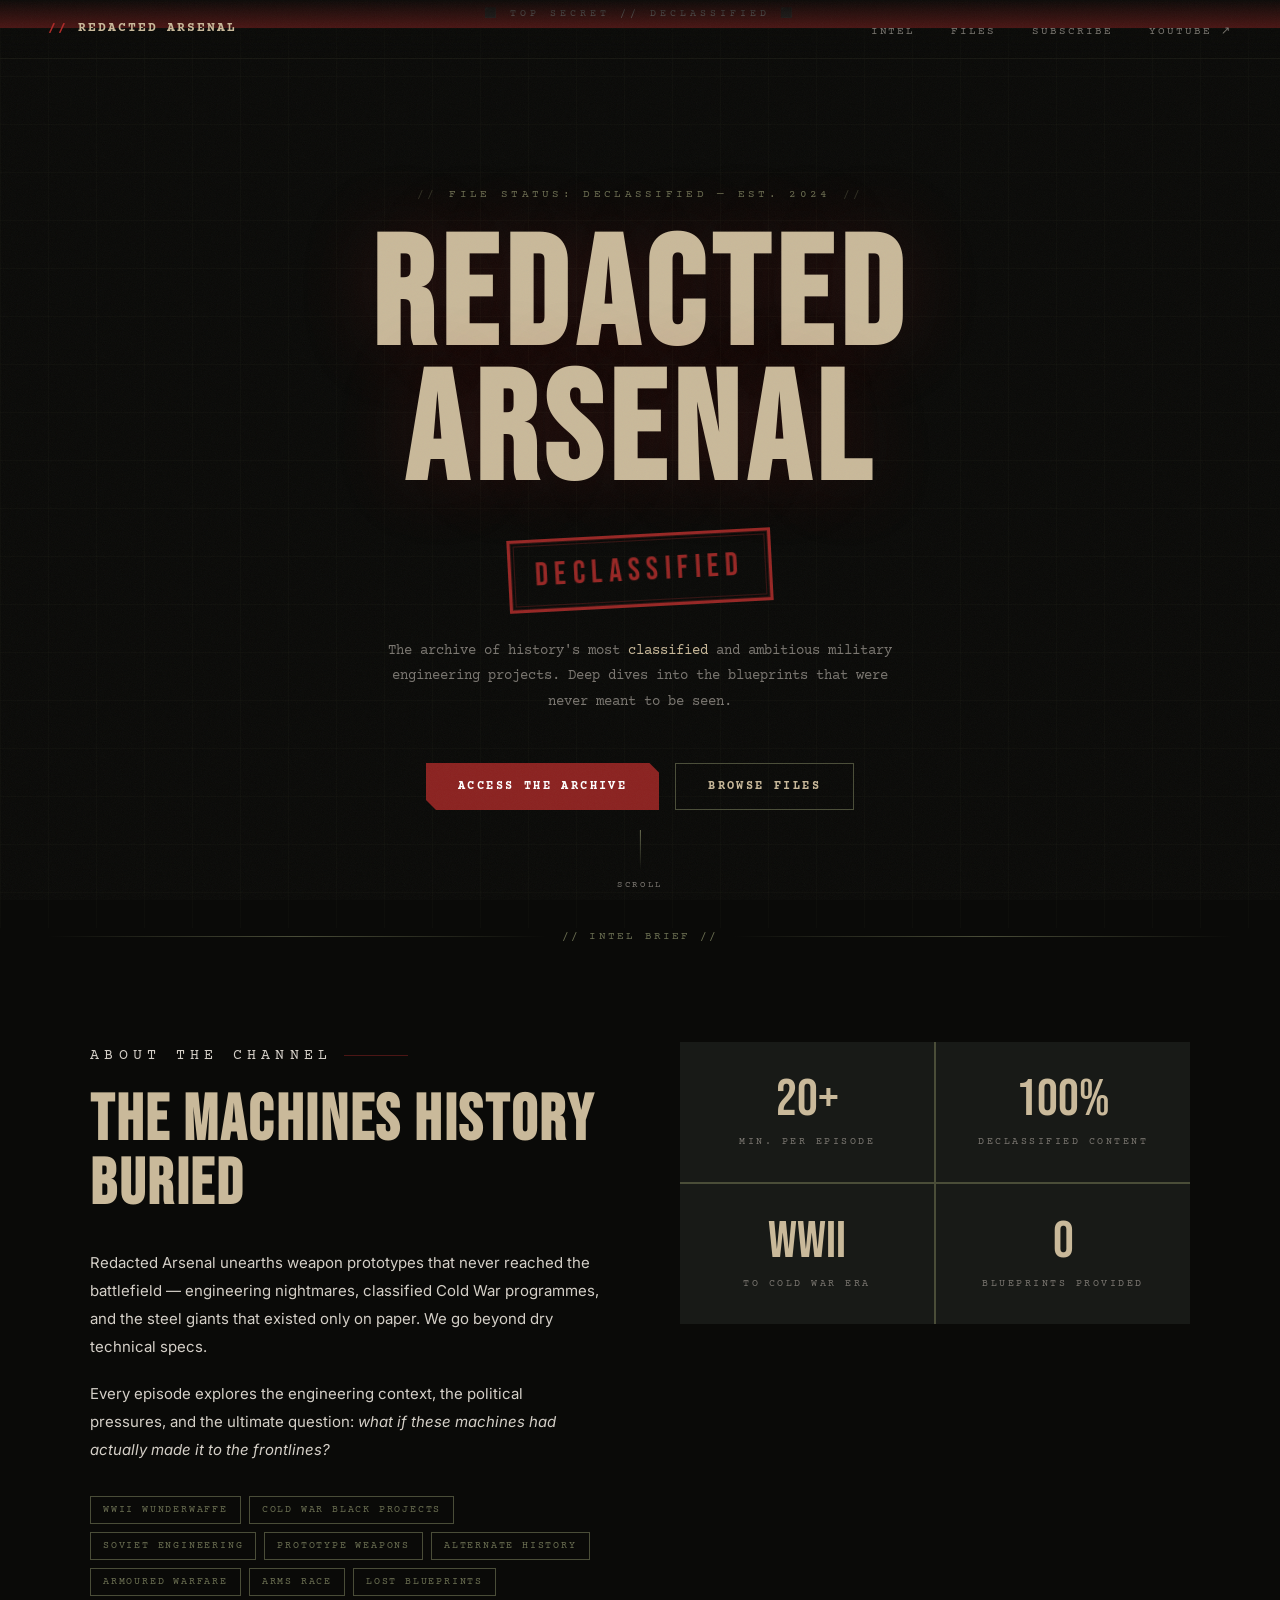
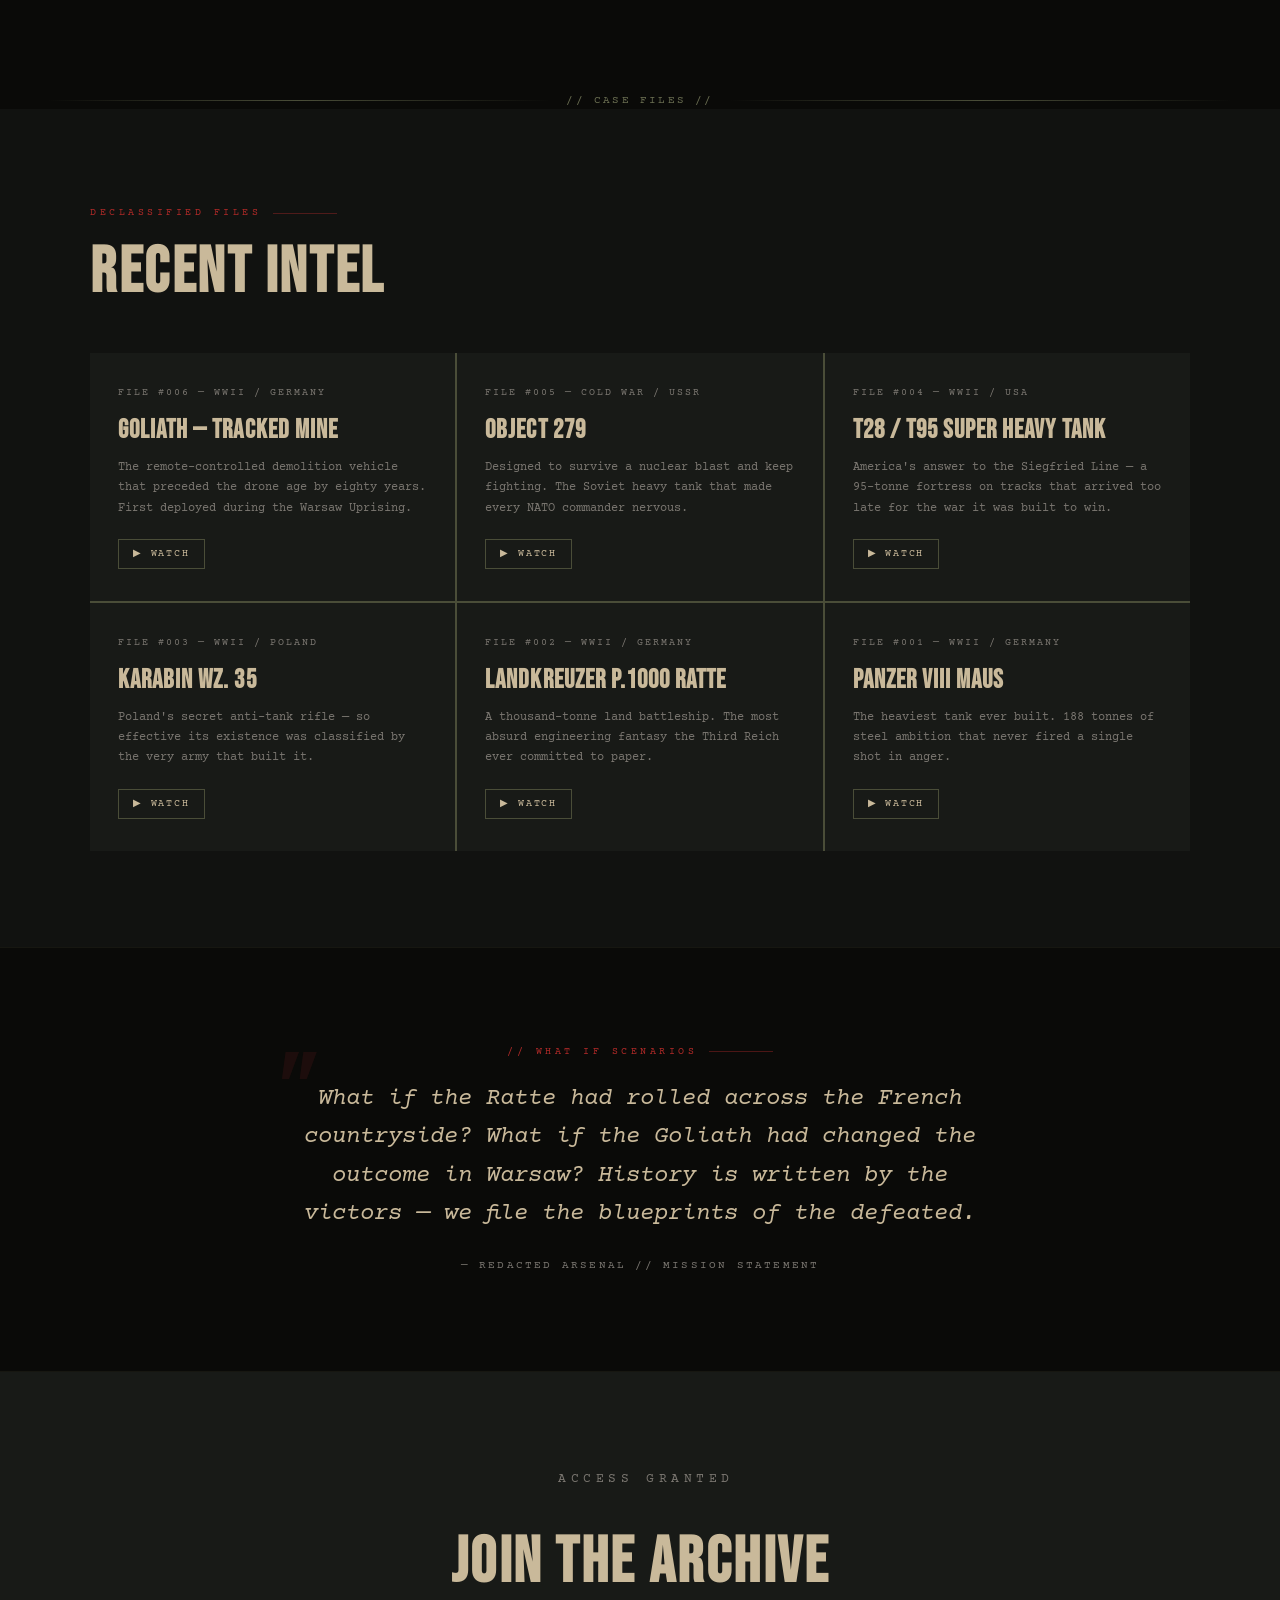
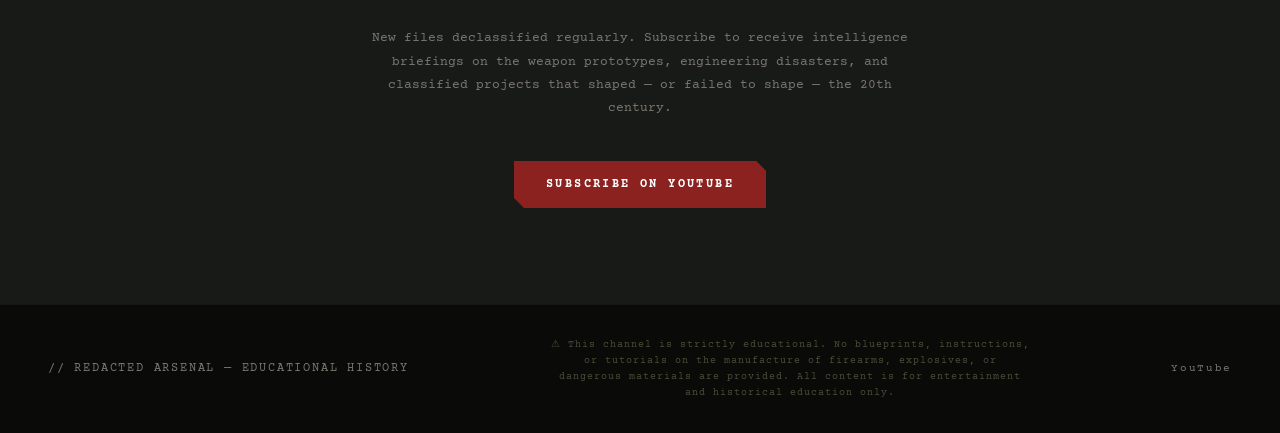
==== index.html @ ab75e2f2 "Add files via upload" ====
<!DOCTYPE html>
<html lang="en">
<head>
  <meta charset="UTF-8" />
  <meta name="viewport" content="width=device-width, initial-scale=1.0"/>
  <title>REDACTED ARSENAL — Declassified Military History</title>
  <link rel="preconnect" href="https://fonts.googleapis.com"/>
  <link rel="preconnect" href="https://fonts.gstatic.com" crossorigin/>
  <link href="https://fonts.googleapis.com/css2?family=Courier+Prime:ital,wght@0,400;0,700;1,400&family=Inter:wght@300;400;500;600&family=Bebas+Neue&display=swap" rel="stylesheet"/>

  <style>
    :root {
      --black: #0a0a08;
      --deep: #111210;
      --surface: #181a17;
      --khaki: #4a4d38;
      --khaki-light: #6b6f52;
      --parchment: #c9b99a;
      --text: #d4cfc7;
      --text-dim: #7a7670;
      --red: #8b2220;
      --red-bright: #b02a28;
      --mono: 'Courier Prime', 'Courier New', monospace;
      --sans: 'Inter', sans-serif;
      --display: 'Bebas Neue', 'Impact', sans-serif;
    }

    *, *::before, *::after { box-sizing: border-box; margin: 0; padding: 0; }
    html { scroll-behavior: smooth; }

    body {
      background: var(--black);
      color: var(--text);
      font-family: var(--sans);
      font-size: 16px;
      line-height: 1.6;
      overflow-x: hidden;
    }

    body::before {
      content: '';
      position: fixed;
      inset: 0;
      pointer-events: none;
      z-index: 999;
      opacity: 0.04;
      background-image: url("data:image/svg+xml,%3Csvg viewBox='0 0 256 256' xmlns='http://www.w3.org/2000/svg'%3E%3Cfilter id='noise'%3E%3CfeTurbulence type='fractalNoise' baseFrequency='0.9' numOctaves='4' stitchTiles='stitch'/%3E%3C/filter%3E%3Crect width='100%25' height='100%25' filter='url(%23noise)'/%3E%3C/svg%3E");
      background-size: 200px 200px;
    }

    /* ─── NAV ─── */
    nav {
      position: fixed; top: 0; left: 0; right: 0; z-index: 100;
      display: flex; align-items: center; justify-content: space-between;
      padding: 16px 48px;
      background: linear-gradient(to bottom, rgba(10,10,8,0.98) 0%, transparent 100%);
      border-bottom: 1px solid rgba(74,77,56,0.2);
    }
    .nav-logo {
      font-family: var(--mono); font-size: 13px; font-weight: 700;
      color: var(--parchment); letter-spacing: 0.15em;
      text-transform: uppercase; text-decoration: none;
    }
    .nav-logo span { color: var(--red-bright); }
    .nav-links { display: flex; gap: 36px; list-style: none; }
    .nav-links a {
      font-family: var(--mono); font-size: 11px; letter-spacing: 0.18em;
      text-transform: uppercase; color: var(--text-dim); text-decoration: none;
      transition: color 0.2s;
    }
    .nav-links a:hover { color: var(--parchment); }

    /* ─── CLASSBAR ─── */
    .classbar {
      background: var(--red); padding: 6px 0; text-align: center;
      font-family: var(--mono); font-size: 10px; letter-spacing: 0.4em;
      color: rgba(255,255,255,0.9); text-transform: uppercase;
    }

    /* ─── HERO ─── */
    .hero {
      position: relative; min-height: 100vh;
      display: flex; flex-direction: column; align-items: center;
      justify-content: center; text-align: center;
      padding: 120px 24px 80px; overflow: hidden;
    }
    .hero::after {
      content: ''; position: absolute; inset: 0;
      background-image:
        linear-gradient(rgba(74,77,56,0.07) 1px, transparent 1px),
        linear-gradient(90deg, rgba(74,77,56,0.07) 1px, transparent 1px);
      background-size: 48px 48px; pointer-events: none;
    }
    .hero-eyebrow {
      font-family: var(--mono); font-size: 11px; letter-spacing: 0.3em;
      color: var(--khaki-light); text-transform: uppercase;
      margin-bottom: 28px; position: relative; z-index: 2;
    }
    .hero-eyebrow::before, .hero-eyebrow::after { content: '//'; margin: 0 12px; opacity: 0.4; }
    .hero-title {
      font-family: var(--display); font-size: clamp(72px, 12vw, 160px);
      line-height: 0.88; color: var(--parchment); letter-spacing: 0.05em;
      position: relative; z-index: 2; text-shadow: 0 0 80px rgba(176,42,40,0.2);
    }
    .stamp {
      position: relative; z-index: 2; display: inline-block; margin: 32px 0;
      border: 3px solid var(--red-bright); padding: 8px 24px;
      font-family: var(--display); font-size: 32px; letter-spacing: 0.2em;
      color: var(--red-bright); transform: rotate(-3deg); opacity: 0;
      animation: stampIn 0.4s cubic-bezier(0.175, 0.885, 0.32, 1.275) 0.8s forwards;
      box-shadow: inset 0 0 0 1px rgba(176,42,40,0.3);
    }
    .stamp::before {
      content: ''; position: absolute; inset: 3px;
      border: 1px solid rgba(176,42,40,0.3);
    }
    @keyframes stampIn {
      from { transform: rotate(-3deg) scale(1.4); opacity: 0; }
      to   { transform: rotate(-3deg) scale(1); opacity: 0.85; }
    }
    .hero-sub {
      font-family: var(--mono); font-size: 14px; color: var(--text-dim);
      max-width: 540px; line-height: 1.8; position: relative; z-index: 2; margin-bottom: 48px;
    }
    .hero-sub em { color: var(--parchment); font-style: normal; }
    .btn-group {
      display: flex; gap: 16px; justify-content: center;
      position: relative; z-index: 2; flex-wrap: wrap;
    }
    .btn-primary {
      display: inline-block; background: var(--red); color: #fff;
      font-family: var(--mono); font-size: 12px; font-weight: 700;
      letter-spacing: 0.2em; text-transform: uppercase; padding: 14px 32px;
      text-decoration: none; transition: background 0.2s, transform 0.15s;
      clip-path: polygon(0 0, calc(100% - 10px) 0, 100% 10px, 100% 100%, 10px 100%, 0 calc(100% - 10px));
    }
    .btn-primary:hover { background: var(--red-bright); transform: translateY(-2px); }
    .btn-outline {
      display: inline-block; background: transparent; color: var(--parchment);
      font-family: var(--mono); font-size: 12px; font-weight: 700;
      letter-spacing: 0.2em; text-transform: uppercase; padding: 13px 32px;
      text-decoration: none; border: 1px solid var(--khaki);
      transition: border-color 0.2s, color 0.2s, transform 0.15s;
    }
    .btn-outline:hover { border-color: var(--parchment); color: #fff; transform: translateY(-2px); }
    .scroll-hint {
      position: absolute; bottom: 36px; left: 50%; transform: translateX(-50%);
      z-index: 2; display: flex; flex-direction: column; align-items: center; gap: 8px;
    }
    .scroll-hint span {
      font-family: var(--mono); font-size: 9px; letter-spacing: 0.3em;
      color: var(--text-dim); text-transform: uppercase;
    }
    .scroll-line {
      width: 1px; height: 40px;
      background: linear-gradient(to bottom, var(--khaki-light), transparent);
      animation: scrollPulse 2s ease-in-out infinite;
    }
    @keyframes scrollPulse {
      0%, 100% { opacity: 0.3; transform: scaleY(1); }
      50% { opacity: 1; transform: scaleY(1.2); }
    }

    /* ─── DIVIDER ─── */
    .divider {
      display: flex; align-items: center; gap: 16px; padding: 0 48px;
    }
    .divider-line {
      flex: 1; height: 1px;
      background: linear-gradient(to right, transparent, var(--khaki), transparent);
    }
    .divider-icon {
      font-family: var(--mono); font-size: 11px; color: var(--khaki-light);
      letter-spacing: 0.2em; white-space: nowrap;
    }

    /* ─── SECTIONS ─── */
    section { padding: 96px 48px; }

    .section-label {
      font-family: var(--mono); font-size: 10px; letter-spacing: 0.35em;
      color: var(--red-bright); text-transform: uppercase; margin-bottom: 20px;
      display: flex; align-items: center; gap: 12px;
    }
    .section-label::after {
      content: ''; flex: 1; max-width: 64px; height: 1px;
      background: var(--red-bright); opacity: 0.4;
    }
    .section-heading {
      font-family: var(--display); font-size: clamp(36px, 5vw, 72px);
      color: var(--parchment); line-height: 1; letter-spacing: 0.04em; margin-bottom: 32px;
    }

    /* ─── ABOUT ─── */
    .about-grid {
      display: grid; grid-template-columns: 1fr 1fr; gap: 80px;
      align-items: start; max-width: 1100px; margin: 0 auto;
    }
    .about-text p { color: var(--text); font-size: 15px; line-height: 1.85; margin-bottom: 20px; }
    .about-stats { display: grid; grid-template-columns: 1fr 1fr; gap: 2px; background: var(--khaki); }
    .stat-box { background: var(--surface); padding: 32px 24px; text-align: center; }
    .stat-num { font-family: var(--display); font-size: 52px; color: var(--parchment); line-height: 1; display: block; }
    .stat-label { font-family: var(--mono); font-size: 10px; letter-spacing: 0.25em; color: var(--text-dim); text-transform: uppercase; margin-top: 8px; display: block; }
    .topics { display: flex; flex-wrap: wrap; gap: 8px; margin-top: 32px; }
    .topic-tag { font-family: var(--mono); font-size: 10px; letter-spacing: 0.18em; color: var(--khaki-light); border: 1px solid var(--khaki); padding: 5px 12px; text-transform: uppercase; }

    /* ─── EPISODES ─── */
    .episodes-section { background: var(--deep); }
    .episodes-header { max-width: 1100px; margin: 0 auto 48px; }

    .episodes-grid {
      max-width: 1100px; margin: 0 auto;
      display: grid; grid-template-columns: repeat(auto-fill, minmax(300px, 1fr));
      gap: 2px; background: var(--khaki);
    }

    /* Loading state */
    .episodes-loading {
      max-width: 1100px; margin: 0 auto;
      font-family: var(--mono); font-size: 12px;
      color: var(--text-dim); letter-spacing: 0.2em; padding: 32px 0;
    }

    .episode-card {
      background: var(--surface); padding: 32px 28px; text-decoration: none;
      display: block; position: relative; overflow: hidden; transition: background 0.2s;
    }
    .episode-card:hover { background: #1e201c; }
    .episode-card::before {
      content: ''; position: absolute; top: 0; left: 0;
      width: 3px; height: 0; background: var(--red-bright); transition: height 0.3s ease;
    }
    .episode-card:hover::before { height: 100%; }

    .ep-num {
      font-family: var(--mono); font-size: 10px; color: var(--text-dim);
      letter-spacing: 0.2em; text-transform: uppercase; margin-bottom: 16px;
    }
    .ep-title {
      font-family: var(--display); font-size: 26px; color: var(--parchment);
      line-height: 1.1; letter-spacing: 0.04em; margin-bottom: 12px;
    }
    .ep-desc { font-family: var(--mono); font-size: 12px; color: var(--text-dim); line-height: 1.7; }

    .ep-actions {
      display: flex; gap: 12px; margin-top: 20px; align-items: center;
    }

    .ep-btn-watch {
      font-family: var(--mono); font-size: 10px; letter-spacing: 0.18em;
      text-transform: uppercase; color: var(--parchment); text-decoration: none;
      border: 1px solid var(--khaki); padding: 6px 14px;
      transition: border-color 0.2s, color 0.2s; white-space: nowrap;
    }
    .ep-btn-watch:hover { border-color: var(--parchment); color: #fff; }

    .ep-btn-pdf {
      font-family: var(--mono); font-size: 10px; letter-spacing: 0.18em;
      text-transform: uppercase; color: #fff; text-decoration: none;
      background: var(--red); padding: 6px 14px;
      transition: background 0.2s; white-space: nowrap;
      clip-path: polygon(0 0, calc(100% - 6px) 0, 100% 6px, 100% 100%, 6px 100%, 0 calc(100% - 6px));
    }
    .ep-btn-pdf:hover { background: var(--red-bright); }

    /* ─── WHAT IF ─── */
    .whatif-section {
      background: var(--black); text-align: center;
      border-top: 1px solid rgba(74,77,56,0.2);
      border-bottom: 1px solid rgba(74,77,56,0.2);
    }
    .whatif-inner { max-width: 720px; margin: 0 auto; }
    .whatif-quote {
      font-family: var(--mono); font-size: clamp(18px, 2.5vw, 24px);
      color: var(--parchment); line-height: 1.6; font-style: italic;
      margin-bottom: 24px; position: relative;
    }
    .whatif-quote::before {
      content: '"'; font-family: var(--display); font-size: 120px;
      color: rgba(176,42,40,0.12); position: absolute; top: -40px; left: -20px;
      line-height: 1; z-index: 0;
    }
    .whatif-quote span { position: relative; z-index: 1; }
    .whatif-attr { font-family: var(--mono); font-size: 11px; color: var(--text-dim); letter-spacing: 0.2em; }

    /* ─── SUBSCRIBE ─── */
    .subscribe-section { background: var(--surface); text-align: center; }
    .subscribe-inner { max-width: 560px; margin: 0 auto; }
    .subscribe-section .section-label { justify-content: center; }
    .subscribe-section .section-label::after { display: none; }
    .subscribe-section .section-label::before {
      content: ''; max-width: 64px; height: 1px;
      background: var(--red-bright); opacity: 0.4;
    }
    .subscribe-section p {
      font-family: var(--mono); font-size: 13px;
      color: var(--text-dim); line-height: 1.8; margin-bottom: 40px;
    }

    /* ─── FOOTER ─── */
    footer {
      padding: 32px 48px; border-top: 1px solid rgba(74,77,56,0.2);
      display: flex; align-items: center; justify-content: space-between;
      flex-wrap: wrap; gap: 16px;
    }
    .footer-logo { font-family: var(--mono); font-size: 12px; color: var(--text-dim); letter-spacing: 0.15em; }
    .footer-disclaimer { font-family: var(--mono); font-size: 10px; color: var(--khaki); letter-spacing: 0.1em; max-width: 480px; text-align: center; }
    .footer-links { display: flex; gap: 24px; }
    .footer-links a { font-family: var(--mono); font-size: 11px; color: var(--text-dim); text-decoration: none; letter-spacing: 0.15em; transition: color 0.2s; }
    .footer-links a:hover { color: var(--parchment); }

    /* ─── RESPONSIVE ─── */
    @media (max-width: 768px) {
      nav { padding: 14px 20px; }
      .nav-links { display: none; }
      section { padding: 64px 20px; }
      .about-grid { grid-template-columns: 1fr; gap: 40px; }
      footer { flex-direction: column; text-align: center; }
      .footer-disclaimer { text-align: center; }
      .divider { padding: 0 20px; }
    }
    @media (prefers-reduced-motion: reduce) {
      .stamp { animation: none; opacity: 0.85; }
      .scroll-line { animation: none; }
    }
  </style>
</head>
<body>

  <div class="classbar">⬛ TOP SECRET // DECLASSIFIED ⬛</div>

  <nav>
    <a href="#" class="nav-logo"><span>//</span> Redacted Arsenal</a>
    <ul class="nav-links">
      <li><a href="#about">Intel</a></li>
      <li><a href="#episodes">Files</a></li>
      <li><a href="#subscribe">Subscribe</a></li>
      <li><a href="https://www.youtube.com/@RedactedArsenal" target="_blank">YouTube ↗</a></li>
    </ul>
  </nav>

  <section class="hero">
    <p class="hero-eyebrow">File status: Declassified — Est. 2024</p>
    <h1 class="hero-title">REDACTED<br>ARSENAL</h1>
    <div class="stamp">DECLASSIFIED</div>
    <p class="hero-sub">
      The archive of history's most <em>classified</em> and ambitious military engineering projects.
      Deep dives into the blueprints that were never meant to be seen.
    </p>
    <div class="btn-group">
      <a href="https://www.youtube.com/@RedactedArsenal" target="_blank" class="btn-primary">Access the Archive</a>
      <a href="#episodes" class="btn-outline">Browse Files</a>
    </div>
    <div class="scroll-hint">
      <div class="scroll-line"></div>
      <span>Scroll</span>
    </div>
  </section>

  <div class="divider">
    <div class="divider-line"></div>
    <span class="divider-icon">// INTEL BRIEF //</span>
    <div class="divider-line"></div>
  </div>

  <section id="about">
    <div class="about-grid">
      <div class="about-text">
        <p class="section-label">About the Channel</p>
        <h2 class="section-heading">THE MACHINES HISTORY BURIED</h2>
        <p>Redacted Arsenal unearths weapon prototypes that never reached the battlefield — engineering nightmares, classified Cold War programmes, and the steel giants that existed only on paper. We go beyond dry technical specs.</p>
        <p>Every episode explores the engineering context, the political pressures, and the ultimate question: <em>what if these machines had actually made it to the frontlines?</em></p>
        <div class="topics">
          <span class="topic-tag">WWII Wunderwaffe</span>
          <span class="topic-tag">Cold War Black Projects</span>
          <span class="topic-tag">Soviet Engineering</span>
          <span class="topic-tag">Prototype Weapons</span>
          <span class="topic-tag">Alternate History</span>
          <span class="topic-tag">Armoured Warfare</span>
          <span class="topic-tag">Arms Race</span>
          <span class="topic-tag">Lost Blueprints</span>
        </div>
      </div>
      <div>
        <div class="about-stats">
          <div class="stat-box"><span class="stat-num">20+</span><span class="stat-label">Min. per episode</span></div>
          <div class="stat-box"><span class="stat-num">100%</span><span class="stat-label">Declassified content</span></div>
          <div class="stat-box"><span class="stat-num">WWII</span><span class="stat-label">to Cold War era</span></div>
          <div class="stat-box"><span class="stat-num">0</span><span class="stat-label">Blueprints provided</span></div>
        </div>
      </div>
    </div>
  </section>

  <div class="divider">
    <div class="divider-line"></div>
    <span class="divider-icon">// CASE FILES //</span>
    <div class="divider-line"></div>
  </div>

  <section class="episodes-section" id="episodes">
    <div class="episodes-header">
      <p class="section-label">Declassified Files</p>
      <h2 class="section-heading">RECENT INTEL</h2>
    </div>
    <div class="episodes-grid" id="episodes-grid">
      <p class="episodes-loading">// Loading files...</p>
    </div>
  </section>

  <section class="whatif-section">
    <div class="whatif-inner">
      <p class="section-label" style="justify-content:center;">// What If Scenarios</p>
      <blockquote class="whatif-quote">
        <span>What if the Ratte had rolled across the French countryside?
        What if the Goliath had changed the outcome in Warsaw?
        History is written by the victors — we file the blueprints of the defeated.</span>
      </blockquote>
      <p class="whatif-attr">— REDACTED ARSENAL // MISSION STATEMENT</p>
    </div>
  </section>

  <section class="subscribe-section" id="subscribe">
    <div class="subscribe-inner">
      <p class="section-label">Access Granted</p>
      <h2 class="section-heading">JOIN THE ARCHIVE</h2>
      <p>New files declassified regularly. Subscribe to receive intelligence briefings on the weapon prototypes, engineering disasters, and classified projects that shaped — or failed to shape — the 20th century.</p>
      <div class="btn-group">
        <a href="https://www.youtube.com/@RedactedArsenal?sub_confirmation=1" target="_blank" class="btn-primary">Subscribe on YouTube</a>
      </div>
    </div>
  </section>

  <footer>
    <div class="footer-logo">// REDACTED ARSENAL — EDUCATIONAL HISTORY</div>
    <p class="footer-disclaimer">⚠ This channel is strictly educational. No blueprints, instructions, or tutorials on the manufacture of firearms, explosives, or dangerous materials are provided. All content is for entertainment and historical education only.</p>
    <div class="footer-links">
      <a href="https://www.youtube.com/@RedactedArsenal" target="_blank">YouTube</a>
    </div>
  </footer>

  <script>
    // Load episodes from data.json and render cards
    async function loadEpisodes() {
      const grid = document.getElementById('episodes-grid');

      try {
        const res = await fetch('data.json');
        if (!res.ok) throw new Error('Could not load data.json');
        const data = await res.json();

        if (!data.episodes || data.episodes.length === 0) {
          grid.innerHTML = '<p class="episodes-loading">// No files declassified yet.</p>';
          return;
        }

        grid.innerHTML = '';
        // Show newest first (reverse order)
        const episodes = [...data.episodes].reverse();

        episodes.forEach(ep => {
          const card = document.createElement('div');
          card.className = 'episode-card';

          const hasPdf = ep.pdf && ep.pdf.trim() !== '';
          const hasYoutube = ep.youtube && ep.youtube.trim() !== '';

          card.innerHTML = `
            <p class="ep-num">${ep.num} — ${ep.era}</p>
            <h3 class="ep-title">${ep.title}</h3>
            <p class="ep-desc">${ep.desc}</p>
            <div class="ep-actions">
              ${hasYoutube ? `<a class="ep-btn-watch" href="${ep.youtube}" target="_blank">▶ Watch</a>` : ''}
              ${hasPdf ? `<a class="ep-btn-pdf" href="${ep.pdf}" target="_blank" download>⬇ Dossier PDF</a>` : ''}
            </div>
          `;

          grid.appendChild(card);
        });

      } catch (err) {
        grid.innerHTML = '<p class="episodes-loading">// Error loading files. Check data.json.</p>';
        console.error(err);
      }
    }

    loadEpisodes();
  </script>

</body>
</html>
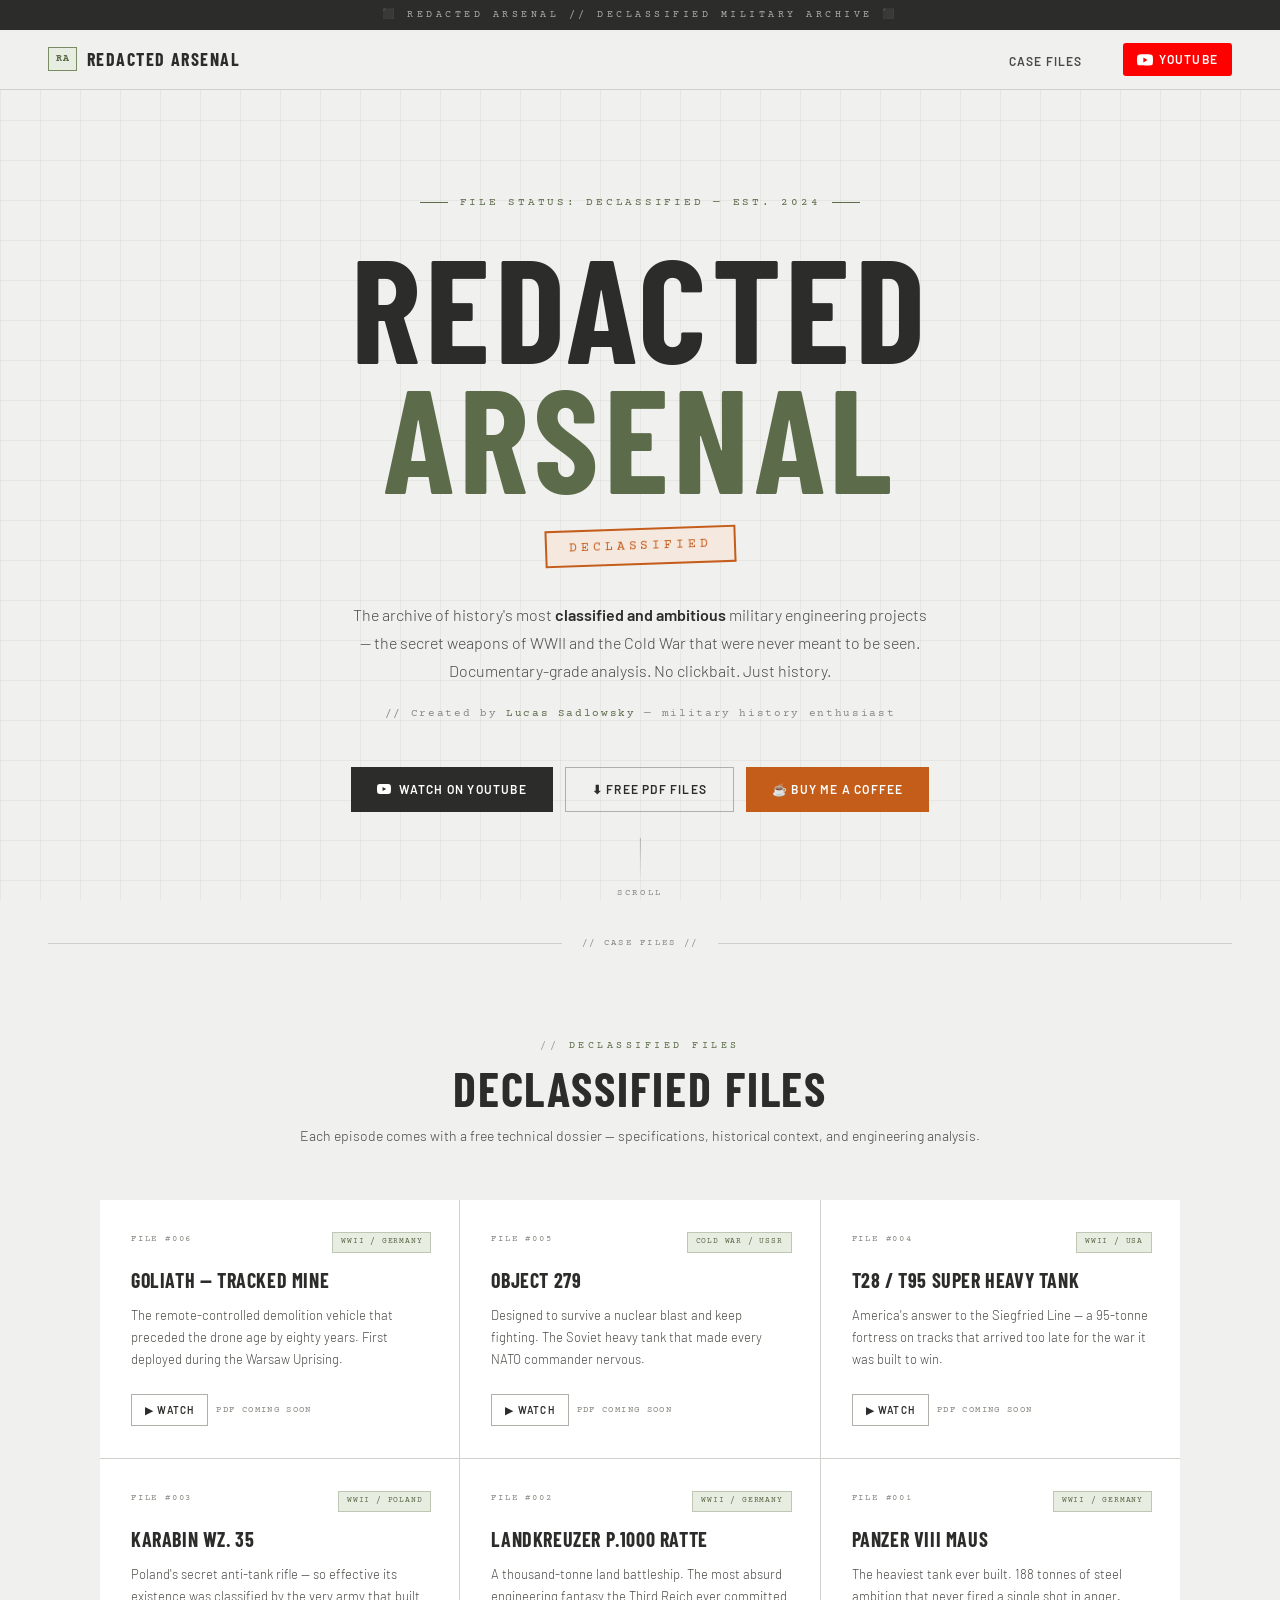
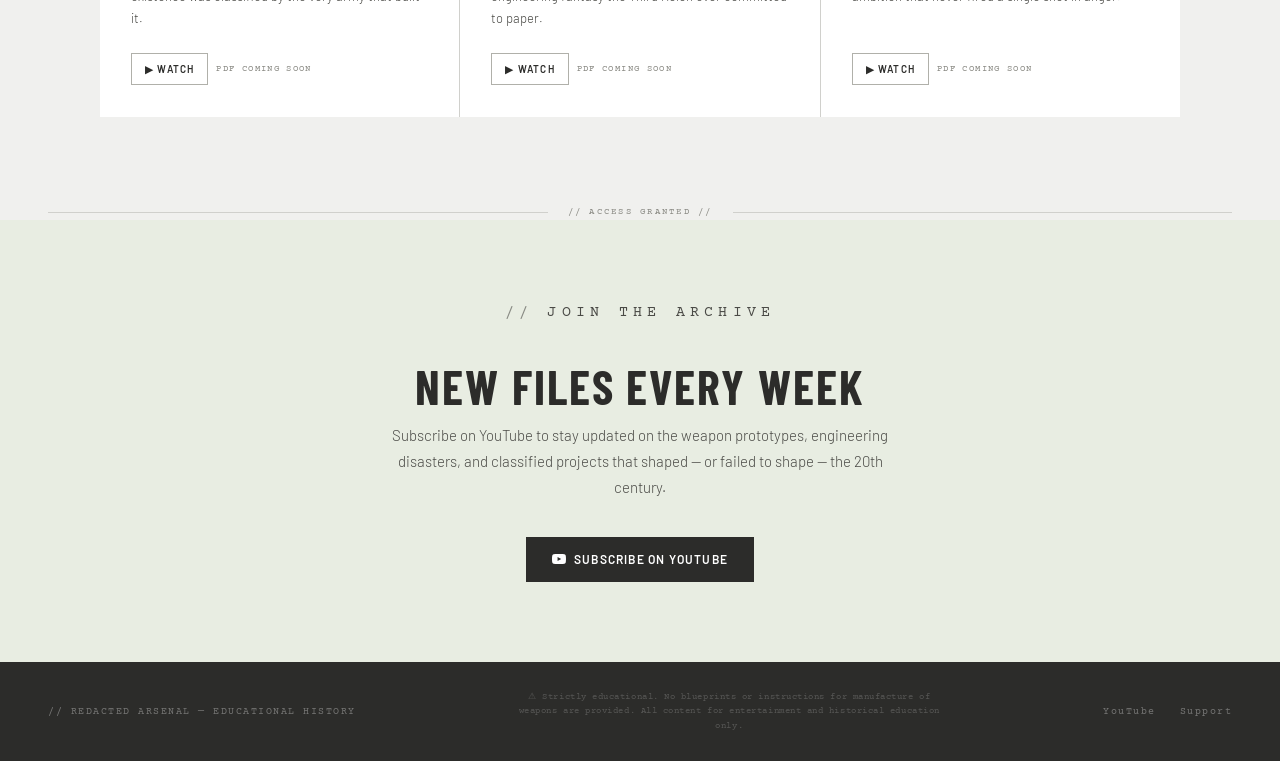
==== commit 47ac6f6a: "Update index.html" ====
--- a/index.html
+++ b/index.html
@@ -1,35 +1,38 @@
 <!DOCTYPE html>
 <html lang="en">
 <head>
-  <meta charset="UTF-8" />
+  <meta charset="UTF-8"/>
   <meta name="viewport" content="width=device-width, initial-scale=1.0"/>
   <title>REDACTED ARSENAL — Declassified Military History</title>
   <link rel="preconnect" href="https://fonts.googleapis.com"/>
   <link rel="preconnect" href="https://fonts.gstatic.com" crossorigin/>
-  <link href="https://fonts.googleapis.com/css2?family=Courier+Prime:ital,wght@0,400;0,700;1,400&family=Inter:wght@300;400;500;600&family=Bebas+Neue&display=swap" rel="stylesheet"/>
-
+  <link href="https://fonts.googleapis.com/css2?family=Barlow:wght@300;400;500;600;700&family=Barlow+Condensed:wght@400;600;700&family=Courier+Prime:wght@400;700&display=swap" rel="stylesheet"/>
   <style>
     :root {
-      --black: #0a0a08;
-      --deep: #111210;
-      --surface: #181a17;
-      --khaki: #4a4d38;
-      --khaki-light: #6b6f52;
-      --parchment: #c9b99a;
-      --text: #d4cfc7;
-      --text-dim: #7a7670;
-      --red: #8b2220;
-      --red-bright: #b02a28;
-      --mono: 'Courier Prime', 'Courier New', monospace;
-      --sans: 'Inter', sans-serif;
-      --display: 'Bebas Neue', 'Impact', sans-serif;
+      --bg:          #f0f0ee;
+      --bg-alt:      #e8ede2;
+      --bg-card:     #ffffff;
+      --border:      #d0d0cc;
+      --border-dark: #b0b0aa;
+      --text:        #1a1a18;
+      --text-mid:    #4a4a46;
+      --text-dim:    #8a8a84;
+      --khaki:       #5c6b4a;
+      --khaki-light: #7a8c64;
+      --khaki-pale:  #e8ede2;
+      --orange:      #c45c1a;
+      --orange-pale: #f5e8de;
+      --graphite:    #2c2c2a;
+      --mono: 'Courier Prime', monospace;
+      --sans: 'Barlow', sans-serif;
+      --display: 'Barlow Condensed', sans-serif;
     }
 
     *, *::before, *::after { box-sizing: border-box; margin: 0; padding: 0; }
     html { scroll-behavior: smooth; }
 
     body {
-      background: var(--black);
+      background: var(--bg);
       color: var(--text);
       font-family: var(--sans);
       font-size: 16px;
@@ -42,314 +45,603 @@
       position: fixed;
       inset: 0;
       pointer-events: none;
-      z-index: 999;
-      opacity: 0.04;
-      background-image: url("data:image/svg+xml,%3Csvg viewBox='0 0 256 256' xmlns='http://www.w3.org/2000/svg'%3E%3Cfilter id='noise'%3E%3CfeTurbulence type='fractalNoise' baseFrequency='0.9' numOctaves='4' stitchTiles='stitch'/%3E%3C/filter%3E%3Crect width='100%25' height='100%25' filter='url(%23noise)'/%3E%3C/svg%3E");
-      background-size: 200px 200px;
-    }
-
-    /* ─── NAV ─── */
+      z-index: 0;
+      background-image:
+        linear-gradient(rgba(92,107,74,0.07) 1px, transparent 1px),
+        linear-gradient(90deg, rgba(92,107,74,0.07) 1px, transparent 1px);
+      background-size: 40px 40px;
+    }
+
+    /* ── TOP BAR ── */
+    .topbar {
+      background: var(--graphite);
+      padding: 7px 0;
+      text-align: center;
+      font-family: var(--mono);
+      font-size: 10px;
+      letter-spacing: 0.35em;
+      color: rgba(255,255,255,0.6);
+      text-transform: uppercase;
+      position: relative;
+      z-index: 10;
+    }
+
+    /* ── NAV ── */
     nav {
-      position: fixed; top: 0; left: 0; right: 0; z-index: 100;
-      display: flex; align-items: center; justify-content: space-between;
-      padding: 16px 48px;
-      background: linear-gradient(to bottom, rgba(10,10,8,0.98) 0%, transparent 100%);
-      border-bottom: 1px solid rgba(74,77,56,0.2);
-    }
+      position: sticky;
+      top: 0;
+      z-index: 100;
+      background: rgba(240,240,238,0.97);
+      backdrop-filter: blur(8px);
+      border-bottom: 1px solid var(--border);
+      display: flex;
+      align-items: center;
+      justify-content: space-between;
+      padding: 0 48px;
+      height: 60px;
+    }
+
     .nav-logo {
-      font-family: var(--mono); font-size: 13px; font-weight: 700;
-      color: var(--parchment); letter-spacing: 0.15em;
-      text-transform: uppercase; text-decoration: none;
-    }
-    .nav-logo span { color: var(--red-bright); }
-    .nav-links { display: flex; gap: 36px; list-style: none; }
+      font-family: var(--display);
+      font-size: 18px;
+      font-weight: 700;
+      color: var(--graphite);
+      letter-spacing: 0.08em;
+      text-decoration: none;
+      text-transform: uppercase;
+      display: flex;
+      align-items: center;
+      gap: 10px;
+    }
+
+    .nav-logo-mark {
+      font-family: var(--mono);
+      font-size: 10px;
+      color: var(--khaki);
+      background: var(--khaki-pale);
+      border: 1px solid var(--khaki-light);
+      padding: 3px 7px;
+      letter-spacing: 0.05em;
+    }
+
+    .nav-links {
+      display: flex;
+      align-items: center;
+      gap: 40px;
+      list-style: none;
+    }
+
     .nav-links a {
-      font-family: var(--mono); font-size: 11px; letter-spacing: 0.18em;
-      text-transform: uppercase; color: var(--text-dim); text-decoration: none;
+      font-family: var(--sans);
+      font-size: 12px;
+      font-weight: 600;
+      letter-spacing: 0.1em;
+      color: var(--text-mid);
+      text-decoration: none;
+      text-transform: uppercase;
       transition: color 0.2s;
     }
-    .nav-links a:hover { color: var(--parchment); }
-
-    /* ─── CLASSBAR ─── */
-    .classbar {
-      background: var(--red); padding: 6px 0; text-align: center;
-      font-family: var(--mono); font-size: 10px; letter-spacing: 0.4em;
-      color: rgba(255,255,255,0.9); text-transform: uppercase;
-    }
-
-    /* ─── HERO ─── */
+
+    .nav-links a:hover { color: var(--graphite); }
+
+    .nav-yt {
+      display: flex;
+      align-items: center;
+      gap: 6px;
+      background: #FF0000;
+      color: #fff !important;
+      padding: 7px 14px;
+      border-radius: 3px;
+      font-size: 12px !important;
+      transition: background 0.2s !important;
+    }
+
+    .nav-yt:hover { background: #cc0000 !important; color: #fff !important; }
+
+    .nav-yt svg { width: 16px; height: 16px; flex-shrink: 0; }
+
+    /* ── HERO ── */
     .hero {
-      position: relative; min-height: 100vh;
-      display: flex; flex-direction: column; align-items: center;
-      justify-content: center; text-align: center;
-      padding: 120px 24px 80px; overflow: hidden;
-    }
-    .hero::after {
-      content: ''; position: absolute; inset: 0;
-      background-image:
-        linear-gradient(rgba(74,77,56,0.07) 1px, transparent 1px),
-        linear-gradient(90deg, rgba(74,77,56,0.07) 1px, transparent 1px);
-      background-size: 48px 48px; pointer-events: none;
-    }
-    .hero-eyebrow {
-      font-family: var(--mono); font-size: 11px; letter-spacing: 0.3em;
-      color: var(--khaki-light); text-transform: uppercase;
-      margin-bottom: 28px; position: relative; z-index: 2;
-    }
-    .hero-eyebrow::before, .hero-eyebrow::after { content: '//'; margin: 0 12px; opacity: 0.4; }
+      position: relative;
+      min-height: 94vh;
+      display: flex;
+      flex-direction: column;
+      align-items: center;
+      justify-content: center;
+      text-align: center;
+      padding: 80px 24px 100px;
+      overflow: hidden;
+      z-index: 1;
+    }
+
+    .hero-tag {
+      font-family: var(--mono);
+      font-size: 11px;
+      letter-spacing: 0.25em;
+      color: var(--khaki);
+      text-transform: uppercase;
+      margin-bottom: 28px;
+      display: flex;
+      align-items: center;
+      gap: 12px;
+    }
+
+    .hero-tag::before,
+    .hero-tag::after {
+      content: '';
+      width: 28px;
+      height: 1px;
+      background: var(--khaki);
+    }
+
     .hero-title {
-      font-family: var(--display); font-size: clamp(72px, 12vw, 160px);
-      line-height: 0.88; color: var(--parchment); letter-spacing: 0.05em;
-      position: relative; z-index: 2; text-shadow: 0 0 80px rgba(176,42,40,0.2);
-    }
+      font-family: var(--display);
+      font-size: clamp(64px, 12vw, 148px);
+      font-weight: 700;
+      line-height: 0.88;
+      color: var(--graphite);
+      letter-spacing: 0.03em;
+      text-transform: uppercase;
+      margin-bottom: 28px;
+    }
+
+    .hero-title .accent { color: var(--khaki); }
+
     .stamp {
-      position: relative; z-index: 2; display: inline-block; margin: 32px 0;
-      border: 3px solid var(--red-bright); padding: 8px 24px;
-      font-family: var(--display); font-size: 32px; letter-spacing: 0.2em;
-      color: var(--red-bright); transform: rotate(-3deg); opacity: 0;
-      animation: stampIn 0.4s cubic-bezier(0.175, 0.885, 0.32, 1.275) 0.8s forwards;
-      box-shadow: inset 0 0 0 1px rgba(176,42,40,0.3);
-    }
-    .stamp::before {
-      content: ''; position: absolute; inset: 3px;
-      border: 1px solid rgba(176,42,40,0.3);
-    }
+      display: inline-block;
+      border: 2px solid var(--orange);
+      padding: 6px 22px;
+      font-family: var(--mono);
+      font-size: 13px;
+      letter-spacing: 0.3em;
+      color: var(--orange);
+      transform: rotate(-2deg);
+      margin-bottom: 36px;
+      background: var(--orange-pale);
+      opacity: 0;
+      animation: stampIn 0.35s cubic-bezier(0.175,0.885,0.32,1.275) 0.6s forwards;
+    }
+
     @keyframes stampIn {
-      from { transform: rotate(-3deg) scale(1.4); opacity: 0; }
-      to   { transform: rotate(-3deg) scale(1); opacity: 0.85; }
-    }
+      from { transform: rotate(-2deg) scale(1.3); opacity: 0; }
+      to   { transform: rotate(-2deg) scale(1); opacity: 1; }
+    }
+
     .hero-sub {
-      font-family: var(--mono); font-size: 14px; color: var(--text-dim);
-      max-width: 540px; line-height: 1.8; position: relative; z-index: 2; margin-bottom: 48px;
-    }
-    .hero-sub em { color: var(--parchment); font-style: normal; }
-    .btn-group {
-      display: flex; gap: 16px; justify-content: center;
-      position: relative; z-index: 2; flex-wrap: wrap;
-    }
+      font-size: 16px;
+      color: var(--text-mid);
+      max-width: 580px;
+      line-height: 1.75;
+      margin-bottom: 20px;
+      font-weight: 300;
+    }
+
+    .hero-sub strong { color: var(--graphite); font-weight: 600; }
+
+    .hero-author {
+      font-family: var(--mono);
+      font-size: 11px;
+      color: var(--text-dim);
+      letter-spacing: 0.15em;
+      margin-bottom: 44px;
+    }
+
+    .hero-author span { color: var(--khaki); }
+
+    .btn-row {
+      display: flex;
+      gap: 12px;
+      flex-wrap: wrap;
+      justify-content: center;
+    }
+
     .btn-primary {
-      display: inline-block; background: var(--red); color: #fff;
-      font-family: var(--mono); font-size: 12px; font-weight: 700;
-      letter-spacing: 0.2em; text-transform: uppercase; padding: 14px 32px;
-      text-decoration: none; transition: background 0.2s, transform 0.15s;
-      clip-path: polygon(0 0, calc(100% - 10px) 0, 100% 10px, 100% 100%, 10px 100%, 0 calc(100% - 10px));
-    }
-    .btn-primary:hover { background: var(--red-bright); transform: translateY(-2px); }
+      display: inline-flex;
+      align-items: center;
+      gap: 8px;
+      background: var(--graphite);
+      color: #fff;
+      font-family: var(--sans);
+      font-size: 12px;
+      font-weight: 600;
+      letter-spacing: 0.1em;
+      text-transform: uppercase;
+      padding: 13px 26px;
+      text-decoration: none;
+      transition: background 0.2s, transform 0.15s;
+    }
+
+    .btn-primary:hover { background: var(--khaki); transform: translateY(-2px); }
+
     .btn-outline {
-      display: inline-block; background: transparent; color: var(--parchment);
-      font-family: var(--mono); font-size: 12px; font-weight: 700;
-      letter-spacing: 0.2em; text-transform: uppercase; padding: 13px 32px;
-      text-decoration: none; border: 1px solid var(--khaki);
-      transition: border-color 0.2s, color 0.2s, transform 0.15s;
-    }
-    .btn-outline:hover { border-color: var(--parchment); color: #fff; transform: translateY(-2px); }
+      display: inline-flex;
+      align-items: center;
+      gap: 8px;
+      background: transparent;
+      color: var(--graphite);
+      font-family: var(--sans);
+      font-size: 12px;
+      font-weight: 600;
+      letter-spacing: 0.1em;
+      text-transform: uppercase;
+      padding: 12px 26px;
+      text-decoration: none;
+      border: 1.5px solid var(--border-dark);
+      transition: all 0.2s;
+    }
+
+    .btn-outline:hover { border-color: var(--graphite); background: var(--graphite); color: #fff; transform: translateY(-2px); }
+
+    .btn-coffee {
+      display: inline-flex;
+      align-items: center;
+      gap: 8px;
+      background: var(--orange);
+      color: #fff;
+      font-family: var(--sans);
+      font-size: 12px;
+      font-weight: 600;
+      letter-spacing: 0.1em;
+      text-transform: uppercase;
+      padding: 13px 26px;
+      text-decoration: none;
+      transition: background 0.2s, transform 0.15s;
+    }
+
+    .btn-coffee:hover { background: #a34d14; transform: translateY(-2px); }
+
     .scroll-hint {
-      position: absolute; bottom: 36px; left: 50%; transform: translateX(-50%);
-      z-index: 2; display: flex; flex-direction: column; align-items: center; gap: 8px;
-    }
+      position: absolute;
+      bottom: 36px;
+      left: 50%;
+      transform: translateX(-50%);
+      display: flex;
+      flex-direction: column;
+      align-items: center;
+      gap: 8px;
+    }
+
     .scroll-hint span {
-      font-family: var(--mono); font-size: 9px; letter-spacing: 0.3em;
-      color: var(--text-dim); text-transform: uppercase;
-    }
+      font-family: var(--mono);
+      font-size: 9px;
+      letter-spacing: 0.3em;
+      color: var(--text-dim);
+      text-transform: uppercase;
+    }
+
     .scroll-line {
-      width: 1px; height: 40px;
-      background: linear-gradient(to bottom, var(--khaki-light), transparent);
+      width: 1px;
+      height: 40px;
+      background: linear-gradient(to bottom, var(--border-dark), transparent);
       animation: scrollPulse 2s ease-in-out infinite;
     }
+
     @keyframes scrollPulse {
-      0%, 100% { opacity: 0.3; transform: scaleY(1); }
-      50% { opacity: 1; transform: scaleY(1.2); }
-    }
-
-    /* ─── DIVIDER ─── */
+      0%, 100% { opacity: 0.3; }
+      50% { opacity: 1; }
+    }
+
+    /* ── DIVIDER ── */
     .divider {
-      display: flex; align-items: center; gap: 16px; padding: 0 48px;
-    }
-    .divider-line {
-      flex: 1; height: 1px;
-      background: linear-gradient(to right, transparent, var(--khaki), transparent);
-    }
-    .divider-icon {
-      font-family: var(--mono); font-size: 11px; color: var(--khaki-light);
-      letter-spacing: 0.2em; white-space: nowrap;
-    }
-
-    /* ─── SECTIONS ─── */
-    section { padding: 96px 48px; }
+      display: flex;
+      align-items: center;
+      gap: 20px;
+      padding: 0 48px;
+      position: relative;
+      z-index: 1;
+    }
+
+    .div-line { flex: 1; height: 1px; background: var(--border); }
+
+    .div-label {
+      font-family: var(--mono);
+      font-size: 9px;
+      color: var(--text-dim);
+      letter-spacing: 0.25em;
+      white-space: nowrap;
+    }
+
+    /* ── FILES SECTION ── */
+    .files-section {
+      padding: 88px 48px;
+      position: relative;
+      z-index: 1;
+    }
 
     .section-label {
-      font-family: var(--mono); font-size: 10px; letter-spacing: 0.35em;
-      color: var(--red-bright); text-transform: uppercase; margin-bottom: 20px;
-      display: flex; align-items: center; gap: 12px;
-    }
-    .section-label::after {
-      content: ''; flex: 1; max-width: 64px; height: 1px;
-      background: var(--red-bright); opacity: 0.4;
-    }
-    .section-heading {
-      font-family: var(--display); font-size: clamp(36px, 5vw, 72px);
-      color: var(--parchment); line-height: 1; letter-spacing: 0.04em; margin-bottom: 32px;
-    }
-
-    /* ─── ABOUT ─── */
-    .about-grid {
-      display: grid; grid-template-columns: 1fr 1fr; gap: 80px;
-      align-items: start; max-width: 1100px; margin: 0 auto;
-    }
-    .about-text p { color: var(--text); font-size: 15px; line-height: 1.85; margin-bottom: 20px; }
-    .about-stats { display: grid; grid-template-columns: 1fr 1fr; gap: 2px; background: var(--khaki); }
-    .stat-box { background: var(--surface); padding: 32px 24px; text-align: center; }
-    .stat-num { font-family: var(--display); font-size: 52px; color: var(--parchment); line-height: 1; display: block; }
-    .stat-label { font-family: var(--mono); font-size: 10px; letter-spacing: 0.25em; color: var(--text-dim); text-transform: uppercase; margin-top: 8px; display: block; }
-    .topics { display: flex; flex-wrap: wrap; gap: 8px; margin-top: 32px; }
-    .topic-tag { font-family: var(--mono); font-size: 10px; letter-spacing: 0.18em; color: var(--khaki-light); border: 1px solid var(--khaki); padding: 5px 12px; text-transform: uppercase; }
-
-    /* ─── EPISODES ─── */
-    .episodes-section { background: var(--deep); }
-    .episodes-header { max-width: 1100px; margin: 0 auto 48px; }
-
-    .episodes-grid {
-      max-width: 1100px; margin: 0 auto;
-      display: grid; grid-template-columns: repeat(auto-fill, minmax(300px, 1fr));
-      gap: 2px; background: var(--khaki);
-    }
-
-    /* Loading state */
-    .episodes-loading {
-      max-width: 1100px; margin: 0 auto;
-      font-family: var(--mono); font-size: 12px;
-      color: var(--text-dim); letter-spacing: 0.2em; padding: 32px 0;
-    }
-
-    .episode-card {
-      background: var(--surface); padding: 32px 28px; text-decoration: none;
-      display: block; position: relative; overflow: hidden; transition: background 0.2s;
-    }
-    .episode-card:hover { background: #1e201c; }
-    .episode-card::before {
-      content: ''; position: absolute; top: 0; left: 0;
-      width: 3px; height: 0; background: var(--red-bright); transition: height 0.3s ease;
-    }
-    .episode-card:hover::before { height: 100%; }
-
-    .ep-num {
-      font-family: var(--mono); font-size: 10px; color: var(--text-dim);
-      letter-spacing: 0.2em; text-transform: uppercase; margin-bottom: 16px;
-    }
-    .ep-title {
-      font-family: var(--display); font-size: 26px; color: var(--parchment);
-      line-height: 1.1; letter-spacing: 0.04em; margin-bottom: 12px;
-    }
-    .ep-desc { font-family: var(--mono); font-size: 12px; color: var(--text-dim); line-height: 1.7; }
-
-    .ep-actions {
-      display: flex; gap: 12px; margin-top: 20px; align-items: center;
-    }
-
-    .ep-btn-watch {
-      font-family: var(--mono); font-size: 10px; letter-spacing: 0.18em;
-      text-transform: uppercase; color: var(--parchment); text-decoration: none;
-      border: 1px solid var(--khaki); padding: 6px 14px;
-      transition: border-color 0.2s, color 0.2s; white-space: nowrap;
-    }
-    .ep-btn-watch:hover { border-color: var(--parchment); color: #fff; }
-
-    .ep-btn-pdf {
-      font-family: var(--mono); font-size: 10px; letter-spacing: 0.18em;
-      text-transform: uppercase; color: #fff; text-decoration: none;
-      background: var(--red); padding: 6px 14px;
-      transition: background 0.2s; white-space: nowrap;
-      clip-path: polygon(0 0, calc(100% - 6px) 0, 100% 6px, 100% 100%, 6px 100%, 0 calc(100% - 6px));
-    }
-    .ep-btn-pdf:hover { background: var(--red-bright); }
-
-    /* ─── WHAT IF ─── */
-    .whatif-section {
-      background: var(--black); text-align: center;
-      border-top: 1px solid rgba(74,77,56,0.2);
-      border-bottom: 1px solid rgba(74,77,56,0.2);
-    }
-    .whatif-inner { max-width: 720px; margin: 0 auto; }
-    .whatif-quote {
-      font-family: var(--mono); font-size: clamp(18px, 2.5vw, 24px);
-      color: var(--parchment); line-height: 1.6; font-style: italic;
-      margin-bottom: 24px; position: relative;
-    }
-    .whatif-quote::before {
-      content: '"'; font-family: var(--display); font-size: 120px;
-      color: rgba(176,42,40,0.12); position: absolute; top: -40px; left: -20px;
-      line-height: 1; z-index: 0;
-    }
-    .whatif-quote span { position: relative; z-index: 1; }
-    .whatif-attr { font-family: var(--mono); font-size: 11px; color: var(--text-dim); letter-spacing: 0.2em; }
-
-    /* ─── SUBSCRIBE ─── */
-    .subscribe-section { background: var(--surface); text-align: center; }
-    .subscribe-inner { max-width: 560px; margin: 0 auto; }
-    .subscribe-section .section-label { justify-content: center; }
-    .subscribe-section .section-label::after { display: none; }
-    .subscribe-section .section-label::before {
-      content: ''; max-width: 64px; height: 1px;
-      background: var(--red-bright); opacity: 0.4;
-    }
+      font-family: var(--mono);
+      font-size: 10px;
+      letter-spacing: 0.35em;
+      color: var(--khaki);
+      text-transform: uppercase;
+      margin-bottom: 10px;
+      text-align: center;
+    }
+
+    .section-label::before { content: '// '; opacity: 0.6; }
+
+    .section-title {
+      font-family: var(--display);
+      font-size: clamp(28px, 4vw, 48px);
+      font-weight: 700;
+      color: var(--graphite);
+      letter-spacing: 0.04em;
+      text-transform: uppercase;
+      margin-bottom: 12px;
+      line-height: 1;
+      text-align: center;
+    }
+
+    .section-sub {
+      font-size: 14px;
+      color: var(--text-mid);
+      line-height: 1.7;
+      margin-bottom: 52px;
+      font-weight: 300;
+      text-align: center;
+    }
+
+    .files-grid {
+      max-width: 1080px;
+      margin: 0 auto;
+      display: grid;
+      grid-template-columns: repeat(3, 1fr);
+      gap: 1px;
+      background: var(--border);
+    }
+
+    .file-card {
+      background: var(--bg-card);
+      padding: 32px 28px;
+      position: relative;
+      display: flex;
+      flex-direction: column;
+      transition: background 0.2s;
+      border-left: 3px solid transparent;
+    }
+
+    .file-card:hover {
+      background: #fafaf8;
+      border-left-color: var(--khaki);
+    }
+
+    .file-card-top {
+      display: flex;
+      justify-content: space-between;
+      align-items: flex-start;
+      margin-bottom: 16px;
+    }
+
+    .file-num {
+      font-family: var(--mono);
+      font-size: 9px;
+      color: var(--text-dim);
+      letter-spacing: 0.2em;
+      text-transform: uppercase;
+    }
+
+    .file-era {
+      font-family: var(--mono);
+      font-size: 8px;
+      color: var(--khaki);
+      background: var(--khaki-pale);
+      border: 1px solid rgba(92,107,74,0.3);
+      padding: 3px 8px;
+      letter-spacing: 0.1em;
+      text-transform: uppercase;
+      white-space: nowrap;
+    }
+
+    .file-title {
+      font-family: var(--display);
+      font-size: 20px;
+      font-weight: 700;
+      color: var(--graphite);
+      letter-spacing: 0.03em;
+      text-transform: uppercase;
+      line-height: 1.15;
+      margin-bottom: 12px;
+    }
+
+    .file-desc {
+      font-size: 13px;
+      color: var(--text-mid);
+      line-height: 1.7;
+      font-weight: 300;
+      flex: 1;
+      margin-bottom: 24px;
+    }
+
+    .file-actions {
+      display: flex;
+      gap: 8px;
+      align-items: center;
+      flex-wrap: wrap;
+    }
+
+    .file-btn-watch {
+      display: inline-flex;
+      align-items: center;
+      gap: 5px;
+      font-family: var(--sans);
+      font-size: 10px;
+      font-weight: 600;
+      letter-spacing: 0.12em;
+      text-transform: uppercase;
+      color: var(--graphite);
+      text-decoration: none;
+      border: 1.5px solid var(--border-dark);
+      padding: 7px 13px;
+      transition: all 0.2s;
+      white-space: nowrap;
+    }
+
+    .file-btn-watch:hover { background: var(--graphite); color: #fff; border-color: var(--graphite); }
+
+    .file-btn-pdf {
+      display: inline-flex;
+      align-items: center;
+      gap: 5px;
+      font-family: var(--sans);
+      font-size: 10px;
+      font-weight: 600;
+      letter-spacing: 0.12em;
+      text-transform: uppercase;
+      color: #fff;
+      text-decoration: none;
+      background: var(--khaki);
+      padding: 7px 13px;
+      transition: background 0.2s;
+      white-space: nowrap;
+    }
+
+    .file-btn-pdf:hover { background: var(--khaki-light); }
+
+    .pdf-soon {
+      font-family: var(--mono);
+      font-size: 9px;
+      color: var(--text-dim);
+      letter-spacing: 0.15em;
+      text-transform: uppercase;
+    }
+
+    .files-loading {
+      font-family: var(--mono);
+      font-size: 12px;
+      color: var(--text-dim);
+      letter-spacing: 0.2em;
+      padding: 48px 0;
+      text-align: center;
+    }
+
+    /* ── SUBSCRIBE ── */
+    .subscribe-section {
+      background: var(--khaki-pale);
+      padding: 80px 48px;
+      text-align: center;
+      position: relative;
+      z-index: 1;
+    }
+
     .subscribe-section p {
-      font-family: var(--mono); font-size: 13px;
-      color: var(--text-dim); line-height: 1.8; margin-bottom: 40px;
-    }
-
-    /* ─── FOOTER ─── */
+      font-size: 15px;
+      color: var(--text-mid);
+      line-height: 1.75;
+      font-weight: 300;
+      margin-bottom: 36px;
+      max-width: 520px;
+      margin-left: auto;
+      margin-right: auto;
+    }
+
+    /* ── FOOTER ── */
     footer {
-      padding: 32px 48px; border-top: 1px solid rgba(74,77,56,0.2);
-      display: flex; align-items: center; justify-content: space-between;
-      flex-wrap: wrap; gap: 16px;
-    }
-    .footer-logo { font-family: var(--mono); font-size: 12px; color: var(--text-dim); letter-spacing: 0.15em; }
-    .footer-disclaimer { font-family: var(--mono); font-size: 10px; color: var(--khaki); letter-spacing: 0.1em; max-width: 480px; text-align: center; }
+      background: var(--graphite);
+      padding: 28px 48px;
+      display: flex;
+      align-items: center;
+      justify-content: space-between;
+      flex-wrap: wrap;
+      gap: 16px;
+      position: relative;
+      z-index: 1;
+    }
+
+    .footer-logo {
+      font-family: var(--mono);
+      font-size: 10px;
+      color: rgba(255,255,255,0.35);
+      letter-spacing: 0.15em;
+    }
+
+    .footer-disclaimer {
+      font-family: var(--mono);
+      font-size: 9px;
+      color: rgba(255,255,255,0.2);
+      letter-spacing: 0.06em;
+      max-width: 440px;
+      text-align: center;
+    }
+
     .footer-links { display: flex; gap: 24px; }
-    .footer-links a { font-family: var(--mono); font-size: 11px; color: var(--text-dim); text-decoration: none; letter-spacing: 0.15em; transition: color 0.2s; }
-    .footer-links a:hover { color: var(--parchment); }
-
-    /* ─── RESPONSIVE ─── */
-    @media (max-width: 768px) {
-      nav { padding: 14px 20px; }
-      .nav-links { display: none; }
-      section { padding: 64px 20px; }
-      .about-grid { grid-template-columns: 1fr; gap: 40px; }
+
+    .footer-links a {
+      font-family: var(--mono);
+      font-size: 10px;
+      color: rgba(255,255,255,0.35);
+      text-decoration: none;
+      letter-spacing: 0.15em;
+      transition: color 0.2s;
+    }
+
+    .footer-links a:hover { color: rgba(255,255,255,0.8); }
+
+    /* ── RESPONSIVE ── */
+    @media (max-width: 900px) {
+      .files-grid { grid-template-columns: repeat(2, 1fr); }
+    }
+
+    @media (max-width: 600px) {
+      nav { padding: 0 20px; }
+      .nav-links { gap: 20px; }
+      .hero { padding: 60px 20px 80px; }
+      .files-section { padding: 64px 20px; }
+      .files-grid { grid-template-columns: 1fr; }
+      .subscribe-section { padding: 64px 20px; }
       footer { flex-direction: column; text-align: center; }
       .footer-disclaimer { text-align: center; }
       .divider { padding: 0 20px; }
     }
+
     @media (prefers-reduced-motion: reduce) {
-      .stamp { animation: none; opacity: 0.85; }
+      .stamp { animation: none; opacity: 1; }
       .scroll-line { animation: none; }
     }
   </style>
 </head>
 <body>
 
-  <div class="classbar">⬛ TOP SECRET // DECLASSIFIED ⬛</div>
+  <div class="topbar">⬛ REDACTED ARSENAL // DECLASSIFIED MILITARY ARCHIVE ⬛</div>
 
   <nav>
-    <a href="#" class="nav-logo"><span>//</span> Redacted Arsenal</a>
+    <a href="#" class="nav-logo">
+      <span class="nav-logo-mark">RA</span>
+      Redacted Arsenal
+    </a>
     <ul class="nav-links">
-      <li><a href="#about">Intel</a></li>
-      <li><a href="#episodes">Files</a></li>
-      <li><a href="#subscribe">Subscribe</a></li>
-      <li><a href="https://www.youtube.com/@RedactedArsenal" target="_blank">YouTube ↗</a></li>
+      <li><a href="#files">Case Files</a></li>
+      <li>
+        <a href="https://www.youtube.com/@RedactedArsenal" target="_blank" class="nav-yt">
+          <svg viewBox="0 0 24 24" fill="currentColor" aria-hidden="true">
+            <path d="M23.498 6.186a3.016 3.016 0 0 0-2.122-2.136C19.505 3.545 12 3.545 12 3.545s-7.505 0-9.377.505A3.017 3.017 0 0 0 .502 6.186C0 8.07 0 12 0 12s0 3.93.502 5.814a3.016 3.016 0 0 0 2.122 2.136c1.871.505 9.376.505 9.376.505s7.505 0 9.377-.505a3.015 3.015 0 0 0 2.122-2.136C24 15.93 24 12 24 12s0-3.93-.502-5.814zM9.545 15.568V8.432L15.818 12l-6.273 3.568z"/>
+          </svg>
+          YouTube
+        </a>
+      </li>
     </ul>
   </nav>
 
+  <!-- HERO -->
   <section class="hero">
-    <p class="hero-eyebrow">File status: Declassified — Est. 2024</p>
-    <h1 class="hero-title">REDACTED<br>ARSENAL</h1>
+    <p class="hero-tag">File status: Declassified — Est. 2024</p>
+    <h1 class="hero-title">
+      Redacted<br>
+      <span class="accent">Arsenal</span>
+    </h1>
     <div class="stamp">DECLASSIFIED</div>
     <p class="hero-sub">
-      The archive of history's most <em>classified</em> and ambitious military engineering projects.
-      Deep dives into the blueprints that were never meant to be seen.
+      The archive of history's most <strong>classified and ambitious</strong> military engineering projects —
+      the secret weapons of WWII and the Cold War that were never meant to be seen.
+      Documentary-grade analysis. No clickbait. Just history.
     </p>
-    <div class="btn-group">
-      <a href="https://www.youtube.com/@RedactedArsenal" target="_blank" class="btn-primary">Access the Archive</a>
-      <a href="#episodes" class="btn-outline">Browse Files</a>
+    <p class="hero-author">// Created by <span>Lucas Sadlowsky</span> — military history enthusiast</p>
+    <div class="btn-row">
+      <a href="https://www.youtube.com/@RedactedArsenal" target="_blank" class="btn-primary">
+        <svg width="14" height="14" viewBox="0 0 24 24" fill="currentColor" aria-hidden="true"><path d="M23.498 6.186a3.016 3.016 0 0 0-2.122-2.136C19.505 3.545 12 3.545 12 3.545s-7.505 0-9.377.505A3.017 3.017 0 0 0 .502 6.186C0 8.07 0 12 0 12s0 3.93.502 5.814a3.016 3.016 0 0 0 2.122 2.136c1.871.505 9.376.505 9.376.505s7.505 0 9.377-.505a3.015 3.015 0 0 0 2.122-2.136C24 15.93 24 12 24 12s0-3.93-.502-5.814zM9.545 15.568V8.432L15.818 12l-6.273 3.568z"/></svg>
+        Watch on YouTube
+      </a>
+      <a href="#files" class="btn-outline">⬇ Free PDF Files</a>
+      <a href="https://buymeacoffee.com/redacted_arsenal" target="_blank" class="btn-coffee">☕ Buy Me a Coffee</a>
     </div>
     <div class="scroll-hint">
       <div class="scroll-line"></div>
@@ -358,133 +650,98 @@
   </section>
 
   <div class="divider">
-    <div class="divider-line"></div>
-    <span class="divider-icon">// INTEL BRIEF //</span>
-    <div class="divider-line"></div>
+    <div class="div-line"></div>
+    <span class="div-label">// CASE FILES //</span>
+    <div class="div-line"></div>
   </div>
 
-  <section id="about">
-    <div class="about-grid">
-      <div class="about-text">
-        <p class="section-label">About the Channel</p>
-        <h2 class="section-heading">THE MACHINES HISTORY BURIED</h2>
-        <p>Redacted Arsenal unearths weapon prototypes that never reached the battlefield — engineering nightmares, classified Cold War programmes, and the steel giants that existed only on paper. We go beyond dry technical specs.</p>
-        <p>Every episode explores the engineering context, the political pressures, and the ultimate question: <em>what if these machines had actually made it to the frontlines?</em></p>
-        <div class="topics">
-          <span class="topic-tag">WWII Wunderwaffe</span>
-          <span class="topic-tag">Cold War Black Projects</span>
-          <span class="topic-tag">Soviet Engineering</span>
-          <span class="topic-tag">Prototype Weapons</span>
-          <span class="topic-tag">Alternate History</span>
-          <span class="topic-tag">Armoured Warfare</span>
-          <span class="topic-tag">Arms Race</span>
-          <span class="topic-tag">Lost Blueprints</span>
-        </div>
-      </div>
-      <div>
-        <div class="about-stats">
-          <div class="stat-box"><span class="stat-num">20+</span><span class="stat-label">Min. per episode</span></div>
-          <div class="stat-box"><span class="stat-num">100%</span><span class="stat-label">Declassified content</span></div>
-          <div class="stat-box"><span class="stat-num">WWII</span><span class="stat-label">to Cold War era</span></div>
-          <div class="stat-box"><span class="stat-num">0</span><span class="stat-label">Blueprints provided</span></div>
-        </div>
-      </div>
+  <!-- DECLASSIFIED FILES -->
+  <section class="files-section" id="files">
+    <p class="section-label">Declassified Files</p>
+    <h2 class="section-title">Declassified Files</h2>
+    <p class="section-sub">Each episode comes with a free technical dossier — specifications, historical context, and engineering analysis.</p>
+    <div class="files-grid" id="files-grid">
+      <p class="files-loading">// Loading files...</p>
     </div>
   </section>
 
   <div class="divider">
-    <div class="divider-line"></div>
-    <span class="divider-icon">// CASE FILES //</span>
-    <div class="divider-line"></div>
+    <div class="div-line"></div>
+    <span class="div-label">// ACCESS GRANTED //</span>
+    <div class="div-line"></div>
   </div>
 
-  <section class="episodes-section" id="episodes">
-    <div class="episodes-header">
-      <p class="section-label">Declassified Files</p>
-      <h2 class="section-heading">RECENT INTEL</h2>
-    </div>
-    <div class="episodes-grid" id="episodes-grid">
-      <p class="episodes-loading">// Loading files...</p>
-    </div>
-  </section>
-
-  <section class="whatif-section">
-    <div class="whatif-inner">
-      <p class="section-label" style="justify-content:center;">// What If Scenarios</p>
-      <blockquote class="whatif-quote">
-        <span>What if the Ratte had rolled across the French countryside?
-        What if the Goliath had changed the outcome in Warsaw?
-        History is written by the victors — we file the blueprints of the defeated.</span>
-      </blockquote>
-      <p class="whatif-attr">— REDACTED ARSENAL // MISSION STATEMENT</p>
-    </div>
-  </section>
-
+  <!-- SUBSCRIBE -->
   <section class="subscribe-section" id="subscribe">
-    <div class="subscribe-inner">
-      <p class="section-label">Access Granted</p>
-      <h2 class="section-heading">JOIN THE ARCHIVE</h2>
-      <p>New files declassified regularly. Subscribe to receive intelligence briefings on the weapon prototypes, engineering disasters, and classified projects that shaped — or failed to shape — the 20th century.</p>
-      <div class="btn-group">
-        <a href="https://www.youtube.com/@RedactedArsenal?sub_confirmation=1" target="_blank" class="btn-primary">Subscribe on YouTube</a>
-      </div>
-    </div>
+    <p class="section-label">Join the Archive</p>
+    <h2 class="section-title">New Files Every Week</h2>
+    <p>Subscribe on YouTube to stay updated on the weapon prototypes, engineering disasters, and classified projects that shaped — or failed to shape — the 20th century.</p>
+    <a href="https://www.youtube.com/@RedactedArsenal?sub_confirmation=1" target="_blank" class="btn-primary">
+      <svg width="14" height="14" viewBox="0 0 24 24" fill="currentColor" aria-hidden="true"><path d="M23.498 6.186a3.016 3.016 0 0 0-2.122-2.136C19.505 3.545 12 3.545 12 3.545s-7.505 0-9.377.505A3.017 3.017 0 0 0 .502 6.186C0 8.07 0 12 0 12s0 3.93.502 5.814a3.016 3.016 0 0 0 2.122 2.136c1.871.505 9.376.505 9.376.505s7.505 0 9.377-.505a3.015 3.015 0 0 0 2.122-2.136C24 15.93 24 12 24 12s0-3.93-.502-5.814zM9.545 15.568V8.432L15.818 12l-6.273 3.568z"/></svg>
+      Subscribe on YouTube
+    </a>
   </section>
 
   <footer>
     <div class="footer-logo">// REDACTED ARSENAL — EDUCATIONAL HISTORY</div>
-    <p class="footer-disclaimer">⚠ This channel is strictly educational. No blueprints, instructions, or tutorials on the manufacture of firearms, explosives, or dangerous materials are provided. All content is for entertainment and historical education only.</p>
+    <p class="footer-disclaimer">⚠ Strictly educational. No blueprints or instructions for manufacture of weapons are provided. All content for entertainment and historical education only.</p>
     <div class="footer-links">
       <a href="https://www.youtube.com/@RedactedArsenal" target="_blank">YouTube</a>
+      <a href="https://buymeacoffee.com/redacted_arsenal" target="_blank">Support</a>
     </div>
   </footer>
 
   <script>
-    // Load episodes from data.json and render cards
-    async function loadEpisodes() {
-      const grid = document.getElementById('episodes-grid');
-
+    async function loadFiles() {
+      const grid = document.getElementById('files-grid');
       try {
         const res = await fetch('data.json');
-        if (!res.ok) throw new Error('Could not load data.json');
+        if (!res.ok) throw new Error('Cannot load data.json');
         const data = await res.json();
 
         if (!data.episodes || data.episodes.length === 0) {
-          grid.innerHTML = '<p class="episodes-loading">// No files declassified yet.</p>';
+          grid.innerHTML = '<p class="files-loading">// No files declassified yet.</p>';
           return;
         }
 
         grid.innerHTML = '';
-        // Show newest first (reverse order)
+        // newest first — last item in JSON = top left
         const episodes = [...data.episodes].reverse();
-
-        episodes.forEach(ep => {
+        // show max 6
+        const toShow = episodes.slice(0, 6);
+
+        toShow.forEach(ep => {
+          const hasPdf     = ep.pdf     && ep.pdf.trim()     !== '';
+          const hasYoutube = ep.youtube && ep.youtube.trim() !== '';
+
           const card = document.createElement('div');
-          card.className = 'episode-card';
-
-          const hasPdf = ep.pdf && ep.pdf.trim() !== '';
-          const hasYoutube = ep.youtube && ep.youtube.trim() !== '';
-
+          card.className = 'file-card';
           card.innerHTML = `
-            <p class="ep-num">${ep.num} — ${ep.era}</p>
-            <h3 class="ep-title">${ep.title}</h3>
-            <p class="ep-desc">${ep.desc}</p>
-            <div class="ep-actions">
-              ${hasYoutube ? `<a class="ep-btn-watch" href="${ep.youtube}" target="_blank">▶ Watch</a>` : ''}
-              ${hasPdf ? `<a class="ep-btn-pdf" href="${ep.pdf}" target="_blank" download>⬇ Dossier PDF</a>` : ''}
+            <div class="file-card-top">
+              <span class="file-num">${ep.num}</span>
+              <span class="file-era">${ep.era}</span>
+            </div>
+            <h3 class="file-title">${ep.title}</h3>
+            <p class="file-desc">${ep.desc}</p>
+            <div class="file-actions">
+              ${hasYoutube
+                ? `<a class="file-btn-watch" href="${ep.youtube}" target="_blank">▶ Watch</a>`
+                : ''}
+              ${hasPdf
+                ? `<a class="file-btn-pdf" href="${ep.pdf}" target="_blank" download>⬇ Free PDF</a>`
+                : `<span class="pdf-soon">PDF coming soon</span>`}
             </div>
           `;
-
           grid.appendChild(card);
         });
 
       } catch (err) {
-        grid.innerHTML = '<p class="episodes-loading">// Error loading files. Check data.json.</p>';
+        grid.innerHTML = '<p class="files-loading">// Error loading files. Check data.json.</p>';
         console.error(err);
       }
     }
 
-    loadEpisodes();
+    loadFiles();
   </script>
 
 </body>
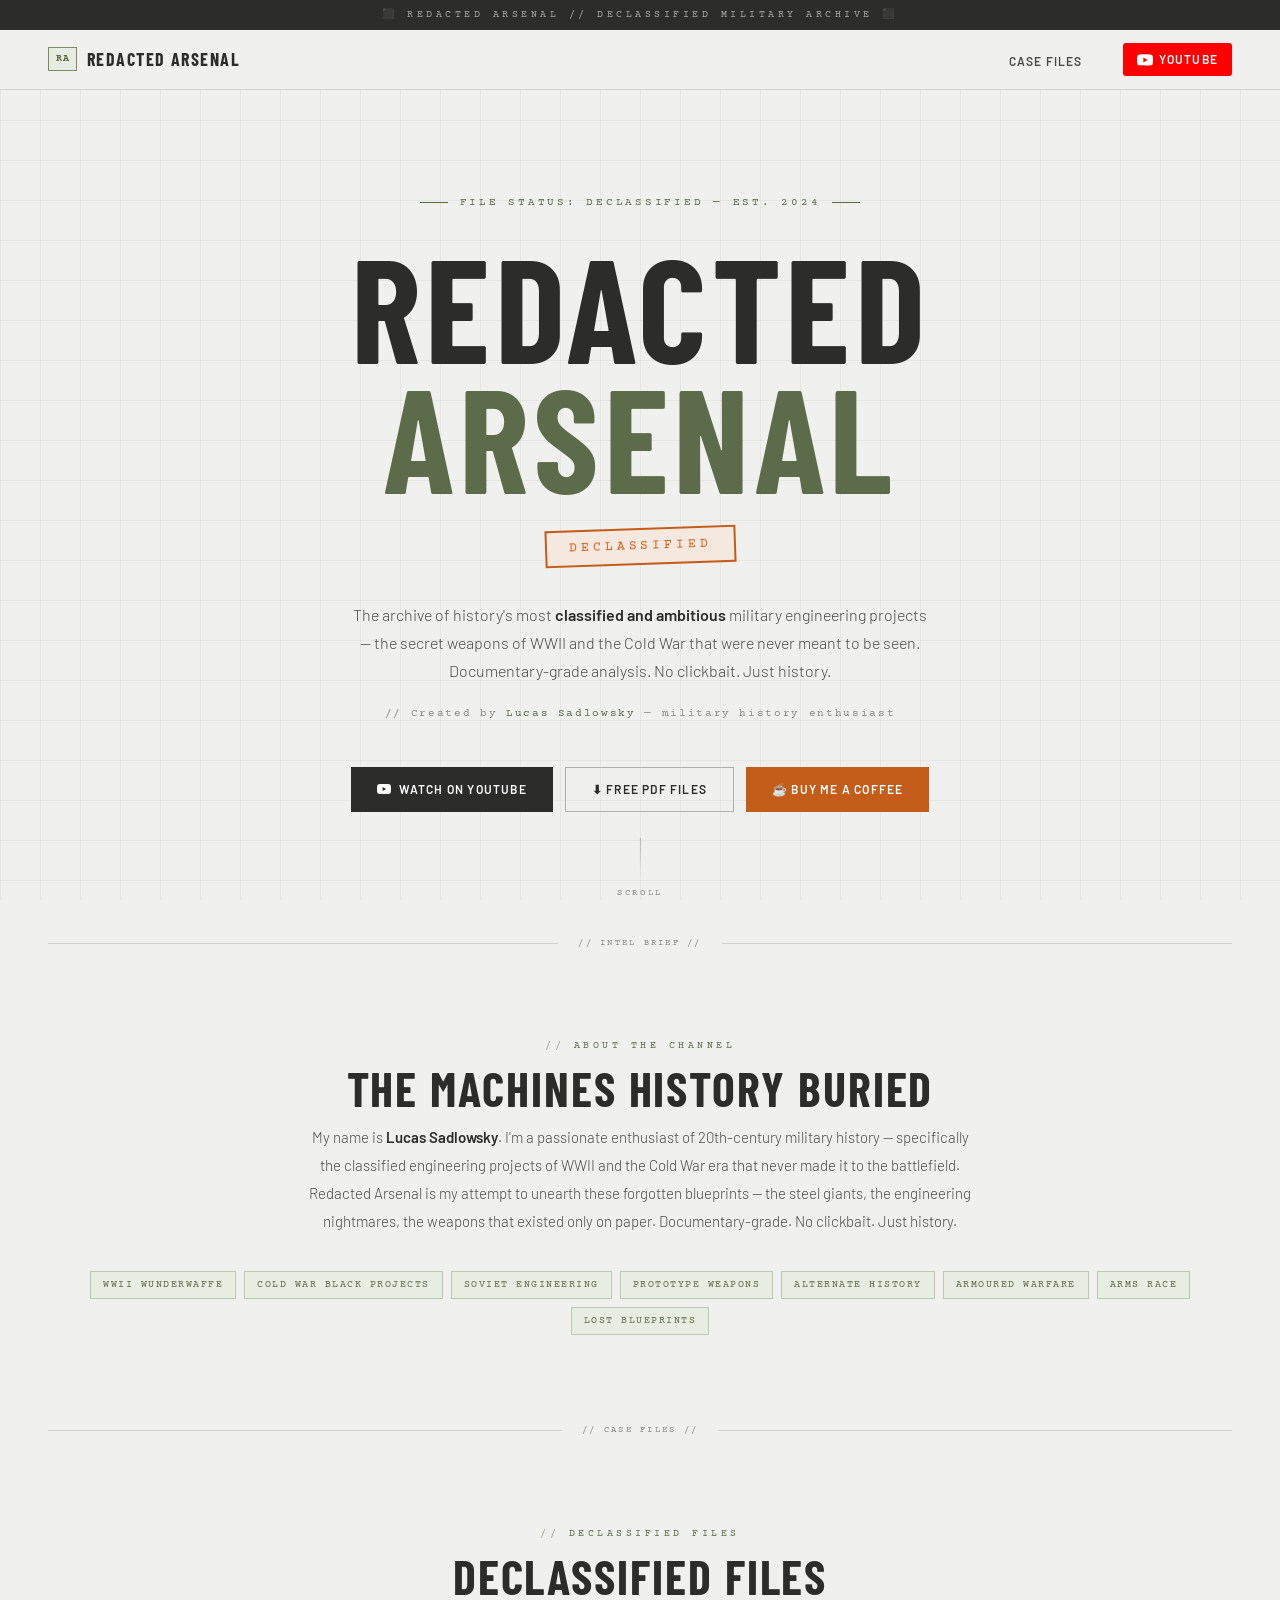
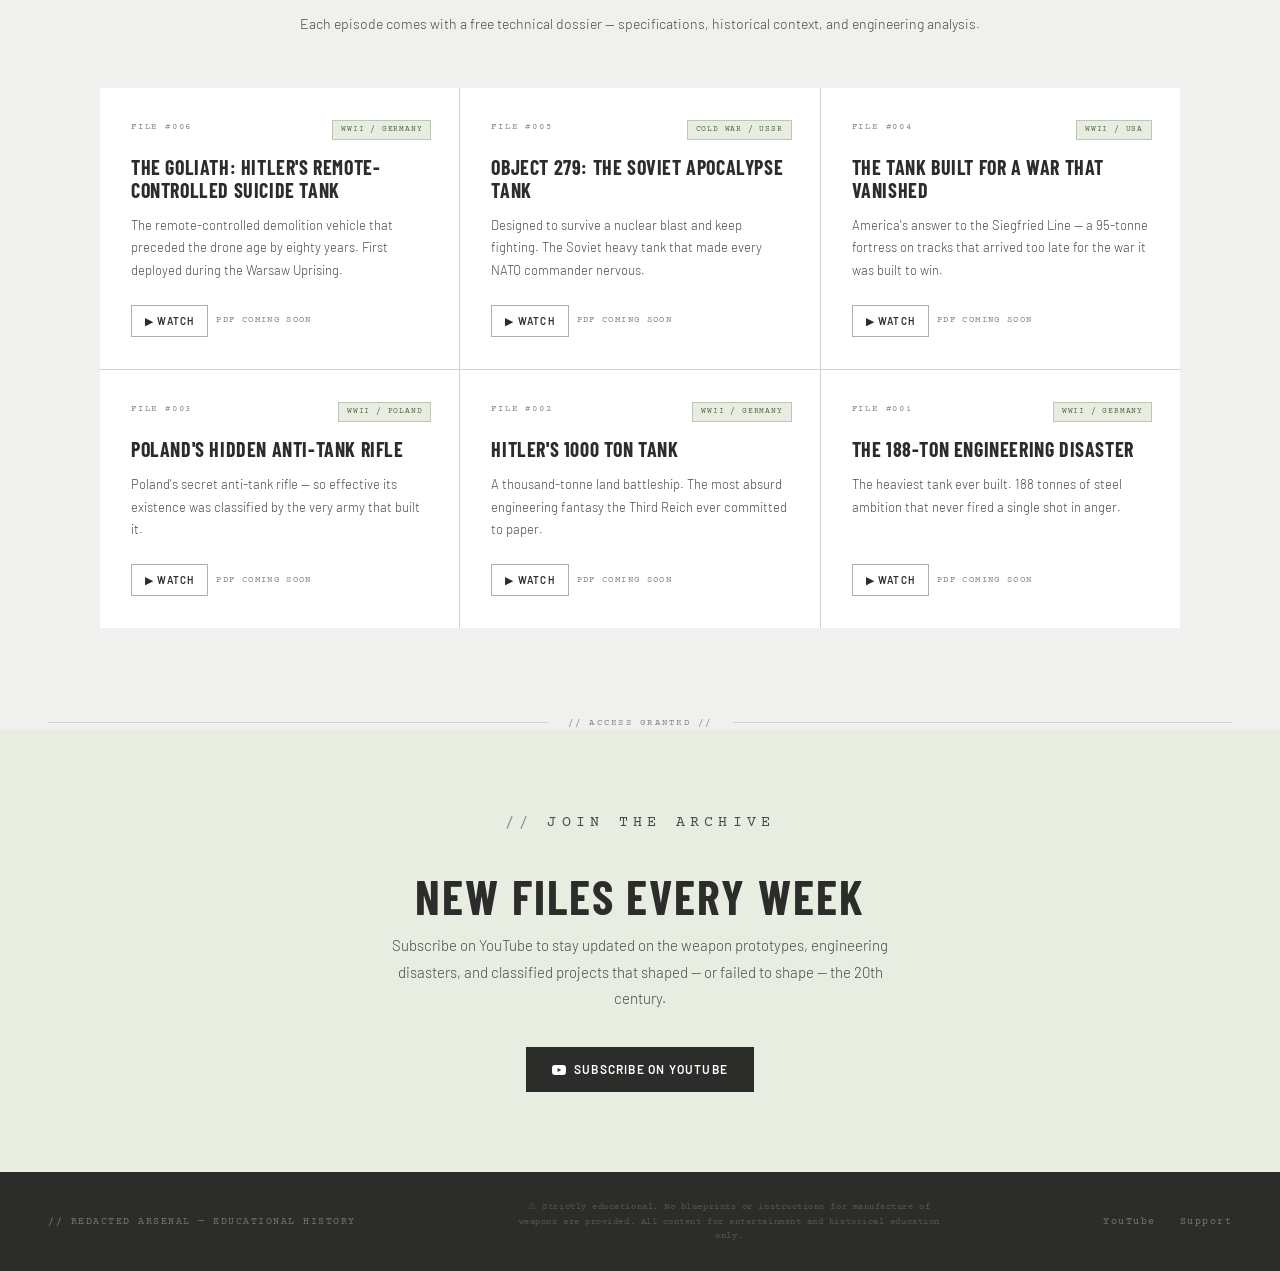
==== commit bc43df63: "Update index.html" ====
--- a/index.html
+++ b/index.html
@@ -341,6 +341,44 @@
       white-space: nowrap;
     }
 
+    /* ── ABOUT SECTION ── */
+    .about-section {
+      padding: 88px 48px;
+      text-align: center;
+      position: relative;
+      z-index: 1;
+    }
+
+    .about-section .section-sub {
+      max-width: 680px;
+      margin: 0 auto 36px;
+      font-size: 15px;
+      color: var(--text-mid);
+      line-height: 1.85;
+      font-weight: 300;
+      text-align: center;
+    }
+
+    .about-section .section-sub strong { color: var(--graphite); font-weight: 600; }
+
+    .about-tags {
+      display: flex;
+      flex-wrap: wrap;
+      gap: 8px;
+      justify-content: center;
+    }
+
+    .tag {
+      font-family: var(--mono);
+      font-size: 10px;
+      letter-spacing: 0.15em;
+      color: var(--khaki);
+      background: var(--khaki-pale);
+      border: 1px solid rgba(92,107,74,0.3);
+      padding: 5px 12px;
+      text-transform: uppercase;
+    }
+
     /* ── FILES SECTION ── */
     .files-section {
       padding: 88px 48px;
@@ -651,6 +689,29 @@
 
   <div class="divider">
     <div class="div-line"></div>
+    <span class="div-label">// INTEL BRIEF //</span>
+    <div class="div-line"></div>
+  </div>
+
+  <!-- ABOUT -->
+  <section class="about-section" id="about">
+    <p class="section-label">About the Channel</p>
+    <h2 class="section-title">The Machines History Buried</h2>
+    <p class="section-sub">My name is <strong>Lucas Sadlowsky</strong>. I'm a passionate enthusiast of 20th-century military history — specifically the classified engineering projects of WWII and the Cold War era that never made it to the battlefield. Redacted Arsenal is my attempt to unearth these forgotten blueprints — the steel giants, the engineering nightmares, the weapons that existed only on paper. Documentary-grade. No clickbait. Just history.</p>
+    <div class="about-tags">
+      <span class="tag">WWII Wunderwaffe</span>
+      <span class="tag">Cold War Black Projects</span>
+      <span class="tag">Soviet Engineering</span>
+      <span class="tag">Prototype Weapons</span>
+      <span class="tag">Alternate History</span>
+      <span class="tag">Armoured Warfare</span>
+      <span class="tag">Arms Race</span>
+      <span class="tag">Lost Blueprints</span>
+    </div>
+  </section>
+
+  <div class="divider">
+    <div class="div-line"></div>
     <span class="div-label">// CASE FILES //</span>
     <div class="div-line"></div>
   </div>
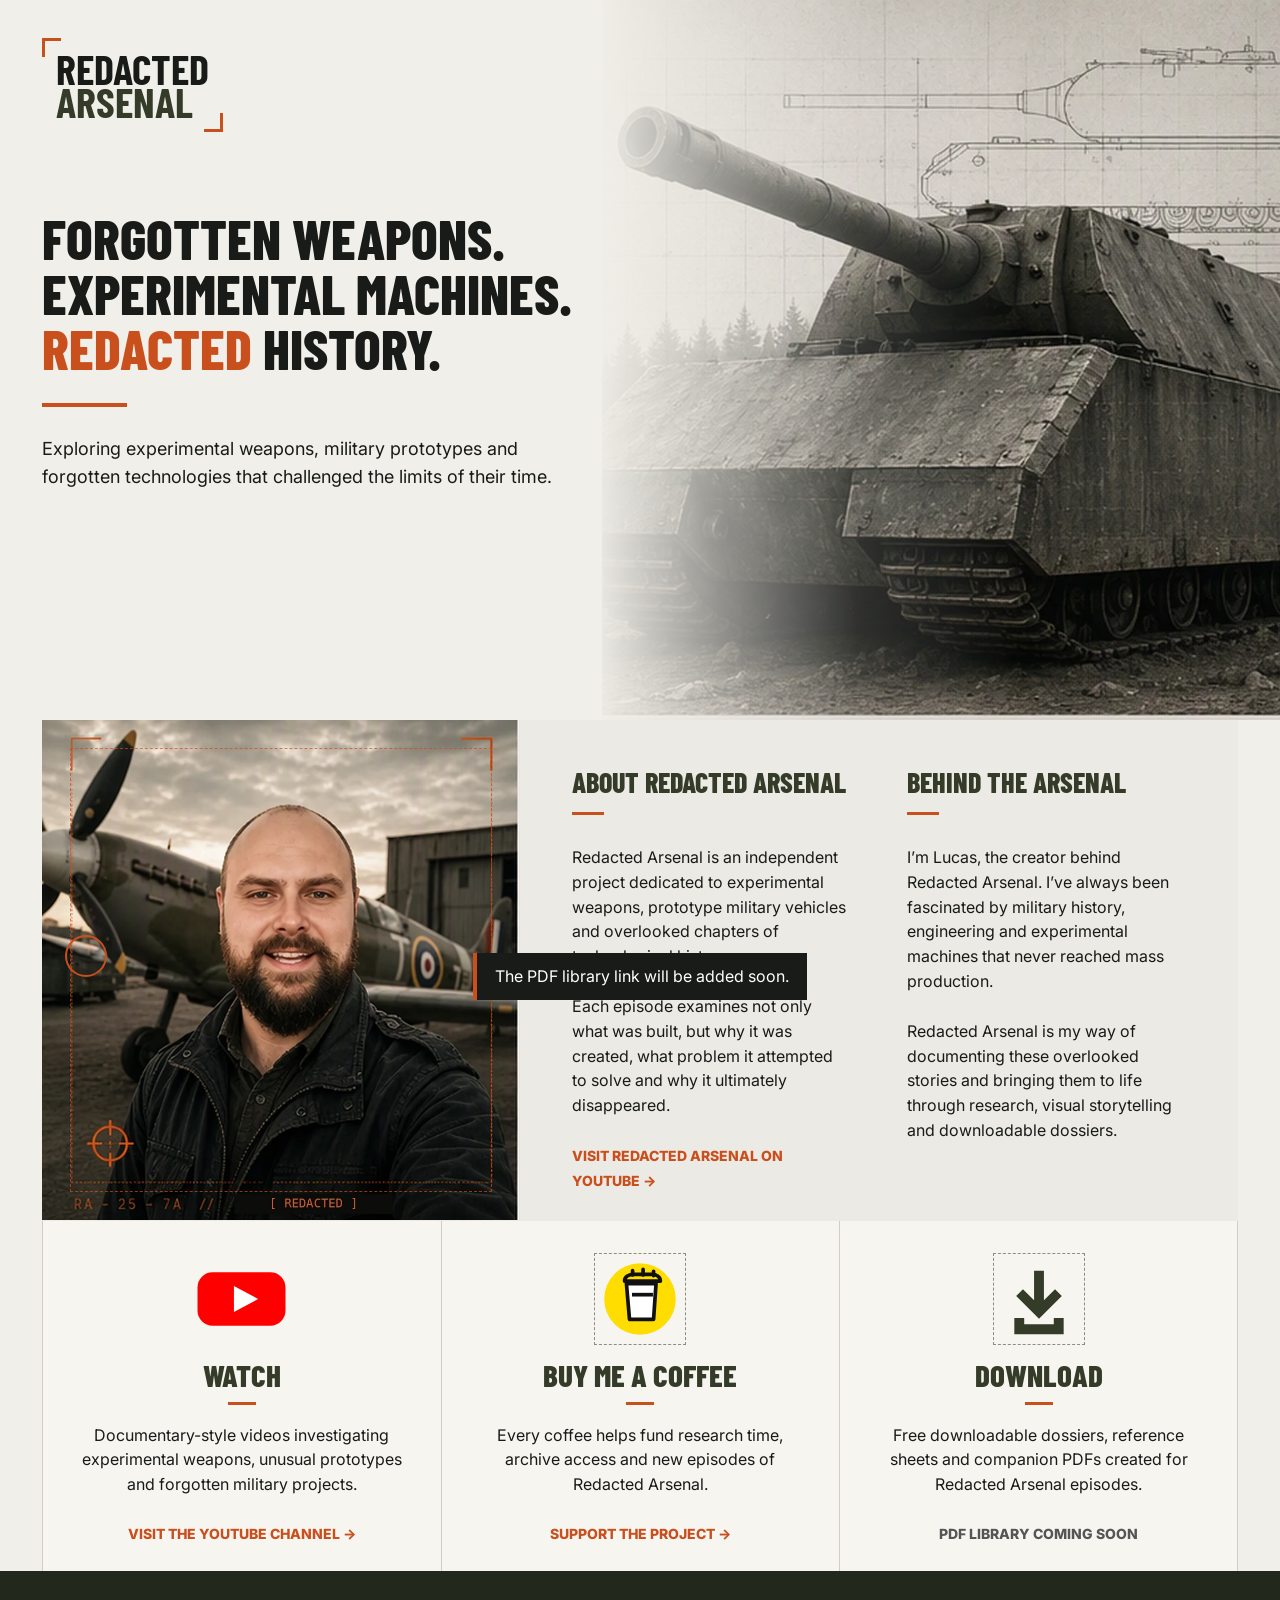
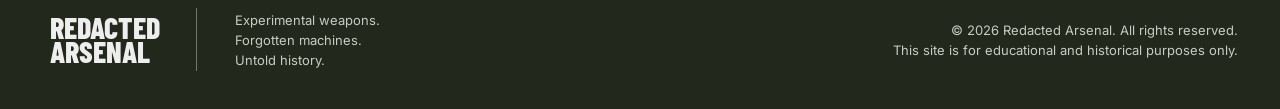
==== commit 5d0f3f74: "Add files via upload" ====
--- a/index.html
+++ b/index.html
@@ -1,809 +1,35 @@
-<!DOCTYPE html>
-<html lang="en">
+<!doctype html>
+<html lang="en-GB">
 <head>
-  <meta charset="UTF-8"/>
-  <meta name="viewport" content="width=device-width, initial-scale=1.0"/>
-  <title>REDACTED ARSENAL — Declassified Military History</title>
-  <link rel="preconnect" href="https://fonts.googleapis.com"/>
-  <link rel="preconnect" href="https://fonts.gstatic.com" crossorigin/>
-  <link href="https://fonts.googleapis.com/css2?family=Barlow:wght@300;400;500;600;700&family=Barlow+Condensed:wght@400;600;700&family=Courier+Prime:wght@400;700&display=swap" rel="stylesheet"/>
-  <style>
-    :root {
-      --bg:          #f0f0ee;
-      --bg-alt:      #e8ede2;
-      --bg-card:     #ffffff;
-      --border:      #d0d0cc;
-      --border-dark: #b0b0aa;
-      --text:        #1a1a18;
-      --text-mid:    #4a4a46;
-      --text-dim:    #8a8a84;
-      --khaki:       #5c6b4a;
-      --khaki-light: #7a8c64;
-      --khaki-pale:  #e8ede2;
-      --orange:      #c45c1a;
-      --orange-pale: #f5e8de;
-      --graphite:    #2c2c2a;
-      --mono: 'Courier Prime', monospace;
-      --sans: 'Barlow', sans-serif;
-      --display: 'Barlow Condensed', sans-serif;
-    }
-
-    *, *::before, *::after { box-sizing: border-box; margin: 0; padding: 0; }
-    html { scroll-behavior: smooth; }
-
-    body {
-      background: var(--bg);
-      color: var(--text);
-      font-family: var(--sans);
-      font-size: 16px;
-      line-height: 1.6;
-      overflow-x: hidden;
-    }
-
-    body::before {
-      content: '';
-      position: fixed;
-      inset: 0;
-      pointer-events: none;
-      z-index: 0;
-      background-image:
-        linear-gradient(rgba(92,107,74,0.07) 1px, transparent 1px),
-        linear-gradient(90deg, rgba(92,107,74,0.07) 1px, transparent 1px);
-      background-size: 40px 40px;
-    }
-
-    /* ── TOP BAR ── */
-    .topbar {
-      background: var(--graphite);
-      padding: 7px 0;
-      text-align: center;
-      font-family: var(--mono);
-      font-size: 10px;
-      letter-spacing: 0.35em;
-      color: rgba(255,255,255,0.6);
-      text-transform: uppercase;
-      position: relative;
-      z-index: 10;
-    }
-
-    /* ── NAV ── */
-    nav {
-      position: sticky;
-      top: 0;
-      z-index: 100;
-      background: rgba(240,240,238,0.97);
-      backdrop-filter: blur(8px);
-      border-bottom: 1px solid var(--border);
-      display: flex;
-      align-items: center;
-      justify-content: space-between;
-      padding: 0 48px;
-      height: 60px;
-    }
-
-    .nav-logo {
-      font-family: var(--display);
-      font-size: 18px;
-      font-weight: 700;
-      color: var(--graphite);
-      letter-spacing: 0.08em;
-      text-decoration: none;
-      text-transform: uppercase;
-      display: flex;
-      align-items: center;
-      gap: 10px;
-    }
-
-    .nav-logo-mark {
-      font-family: var(--mono);
-      font-size: 10px;
-      color: var(--khaki);
-      background: var(--khaki-pale);
-      border: 1px solid var(--khaki-light);
-      padding: 3px 7px;
-      letter-spacing: 0.05em;
-    }
-
-    .nav-links {
-      display: flex;
-      align-items: center;
-      gap: 40px;
-      list-style: none;
-    }
-
-    .nav-links a {
-      font-family: var(--sans);
-      font-size: 12px;
-      font-weight: 600;
-      letter-spacing: 0.1em;
-      color: var(--text-mid);
-      text-decoration: none;
-      text-transform: uppercase;
-      transition: color 0.2s;
-    }
-
-    .nav-links a:hover { color: var(--graphite); }
-
-    .nav-yt {
-      display: flex;
-      align-items: center;
-      gap: 6px;
-      background: #FF0000;
-      color: #fff !important;
-      padding: 7px 14px;
-      border-radius: 3px;
-      font-size: 12px !important;
-      transition: background 0.2s !important;
-    }
-
-    .nav-yt:hover { background: #cc0000 !important; color: #fff !important; }
-
-    .nav-yt svg { width: 16px; height: 16px; flex-shrink: 0; }
-
-    /* ── HERO ── */
-    .hero {
-      position: relative;
-      min-height: 94vh;
-      display: flex;
-      flex-direction: column;
-      align-items: center;
-      justify-content: center;
-      text-align: center;
-      padding: 80px 24px 100px;
-      overflow: hidden;
-      z-index: 1;
-    }
-
-    .hero-tag {
-      font-family: var(--mono);
-      font-size: 11px;
-      letter-spacing: 0.25em;
-      color: var(--khaki);
-      text-transform: uppercase;
-      margin-bottom: 28px;
-      display: flex;
-      align-items: center;
-      gap: 12px;
-    }
-
-    .hero-tag::before,
-    .hero-tag::after {
-      content: '';
-      width: 28px;
-      height: 1px;
-      background: var(--khaki);
-    }
-
-    .hero-title {
-      font-family: var(--display);
-      font-size: clamp(64px, 12vw, 148px);
-      font-weight: 700;
-      line-height: 0.88;
-      color: var(--graphite);
-      letter-spacing: 0.03em;
-      text-transform: uppercase;
-      margin-bottom: 28px;
-    }
-
-    .hero-title .accent { color: var(--khaki); }
-
-    .stamp {
-      display: inline-block;
-      border: 2px solid var(--orange);
-      padding: 6px 22px;
-      font-family: var(--mono);
-      font-size: 13px;
-      letter-spacing: 0.3em;
-      color: var(--orange);
-      transform: rotate(-2deg);
-      margin-bottom: 36px;
-      background: var(--orange-pale);
-      opacity: 0;
-      animation: stampIn 0.35s cubic-bezier(0.175,0.885,0.32,1.275) 0.6s forwards;
-    }
-
-    @keyframes stampIn {
-      from { transform: rotate(-2deg) scale(1.3); opacity: 0; }
-      to   { transform: rotate(-2deg) scale(1); opacity: 1; }
-    }
-
-    .hero-sub {
-      font-size: 16px;
-      color: var(--text-mid);
-      max-width: 580px;
-      line-height: 1.75;
-      margin-bottom: 20px;
-      font-weight: 300;
-    }
-
-    .hero-sub strong { color: var(--graphite); font-weight: 600; }
-
-    .hero-author {
-      font-family: var(--mono);
-      font-size: 11px;
-      color: var(--text-dim);
-      letter-spacing: 0.15em;
-      margin-bottom: 44px;
-    }
-
-    .hero-author span { color: var(--khaki); }
-
-    .btn-row {
-      display: flex;
-      gap: 12px;
-      flex-wrap: wrap;
-      justify-content: center;
-    }
-
-    .btn-primary {
-      display: inline-flex;
-      align-items: center;
-      gap: 8px;
-      background: var(--graphite);
-      color: #fff;
-      font-family: var(--sans);
-      font-size: 12px;
-      font-weight: 600;
-      letter-spacing: 0.1em;
-      text-transform: uppercase;
-      padding: 13px 26px;
-      text-decoration: none;
-      transition: background 0.2s, transform 0.15s;
-    }
-
-    .btn-primary:hover { background: var(--khaki); transform: translateY(-2px); }
-
-    .btn-outline {
-      display: inline-flex;
-      align-items: center;
-      gap: 8px;
-      background: transparent;
-      color: var(--graphite);
-      font-family: var(--sans);
-      font-size: 12px;
-      font-weight: 600;
-      letter-spacing: 0.1em;
-      text-transform: uppercase;
-      padding: 12px 26px;
-      text-decoration: none;
-      border: 1.5px solid var(--border-dark);
-      transition: all 0.2s;
-    }
-
-    .btn-outline:hover { border-color: var(--graphite); background: var(--graphite); color: #fff; transform: translateY(-2px); }
-
-    .btn-coffee {
-      display: inline-flex;
-      align-items: center;
-      gap: 8px;
-      background: var(--orange);
-      color: #fff;
-      font-family: var(--sans);
-      font-size: 12px;
-      font-weight: 600;
-      letter-spacing: 0.1em;
-      text-transform: uppercase;
-      padding: 13px 26px;
-      text-decoration: none;
-      transition: background 0.2s, transform 0.15s;
-    }
-
-    .btn-coffee:hover { background: #a34d14; transform: translateY(-2px); }
-
-    .scroll-hint {
-      position: absolute;
-      bottom: 36px;
-      left: 50%;
-      transform: translateX(-50%);
-      display: flex;
-      flex-direction: column;
-      align-items: center;
-      gap: 8px;
-    }
-
-    .scroll-hint span {
-      font-family: var(--mono);
-      font-size: 9px;
-      letter-spacing: 0.3em;
-      color: var(--text-dim);
-      text-transform: uppercase;
-    }
-
-    .scroll-line {
-      width: 1px;
-      height: 40px;
-      background: linear-gradient(to bottom, var(--border-dark), transparent);
-      animation: scrollPulse 2s ease-in-out infinite;
-    }
-
-    @keyframes scrollPulse {
-      0%, 100% { opacity: 0.3; }
-      50% { opacity: 1; }
-    }
-
-    /* ── DIVIDER ── */
-    .divider {
-      display: flex;
-      align-items: center;
-      gap: 20px;
-      padding: 0 48px;
-      position: relative;
-      z-index: 1;
-    }
-
-    .div-line { flex: 1; height: 1px; background: var(--border); }
-
-    .div-label {
-      font-family: var(--mono);
-      font-size: 9px;
-      color: var(--text-dim);
-      letter-spacing: 0.25em;
-      white-space: nowrap;
-    }
-
-    /* ── ABOUT SECTION ── */
-    .about-section {
-      padding: 88px 48px;
-      text-align: center;
-      position: relative;
-      z-index: 1;
-    }
-
-    .about-section .section-sub {
-      max-width: 680px;
-      margin: 0 auto 36px;
-      font-size: 15px;
-      color: var(--text-mid);
-      line-height: 1.85;
-      font-weight: 300;
-      text-align: center;
-    }
-
-    .about-section .section-sub strong { color: var(--graphite); font-weight: 600; }
-
-    .about-tags {
-      display: flex;
-      flex-wrap: wrap;
-      gap: 8px;
-      justify-content: center;
-    }
-
-    .tag {
-      font-family: var(--mono);
-      font-size: 10px;
-      letter-spacing: 0.15em;
-      color: var(--khaki);
-      background: var(--khaki-pale);
-      border: 1px solid rgba(92,107,74,0.3);
-      padding: 5px 12px;
-      text-transform: uppercase;
-    }
-
-    /* ── FILES SECTION ── */
-    .files-section {
-      padding: 88px 48px;
-      position: relative;
-      z-index: 1;
-    }
-
-    .section-label {
-      font-family: var(--mono);
-      font-size: 10px;
-      letter-spacing: 0.35em;
-      color: var(--khaki);
-      text-transform: uppercase;
-      margin-bottom: 10px;
-      text-align: center;
-    }
-
-    .section-label::before { content: '// '; opacity: 0.6; }
-
-    .section-title {
-      font-family: var(--display);
-      font-size: clamp(28px, 4vw, 48px);
-      font-weight: 700;
-      color: var(--graphite);
-      letter-spacing: 0.04em;
-      text-transform: uppercase;
-      margin-bottom: 12px;
-      line-height: 1;
-      text-align: center;
-    }
-
-    .section-sub {
-      font-size: 14px;
-      color: var(--text-mid);
-      line-height: 1.7;
-      margin-bottom: 52px;
-      font-weight: 300;
-      text-align: center;
-    }
-
-    .files-grid {
-      max-width: 1080px;
-      margin: 0 auto;
-      display: grid;
-      grid-template-columns: repeat(3, 1fr);
-      gap: 1px;
-      background: var(--border);
-    }
-
-    .file-card {
-      background: var(--bg-card);
-      padding: 32px 28px;
-      position: relative;
-      display: flex;
-      flex-direction: column;
-      transition: background 0.2s;
-      border-left: 3px solid transparent;
-    }
-
-    .file-card:hover {
-      background: #fafaf8;
-      border-left-color: var(--khaki);
-    }
-
-    .file-card-top {
-      display: flex;
-      justify-content: space-between;
-      align-items: flex-start;
-      margin-bottom: 16px;
-    }
-
-    .file-num {
-      font-family: var(--mono);
-      font-size: 9px;
-      color: var(--text-dim);
-      letter-spacing: 0.2em;
-      text-transform: uppercase;
-    }
-
-    .file-era {
-      font-family: var(--mono);
-      font-size: 8px;
-      color: var(--khaki);
-      background: var(--khaki-pale);
-      border: 1px solid rgba(92,107,74,0.3);
-      padding: 3px 8px;
-      letter-spacing: 0.1em;
-      text-transform: uppercase;
-      white-space: nowrap;
-    }
-
-    .file-title {
-      font-family: var(--display);
-      font-size: 20px;
-      font-weight: 700;
-      color: var(--graphite);
-      letter-spacing: 0.03em;
-      text-transform: uppercase;
-      line-height: 1.15;
-      margin-bottom: 12px;
-    }
-
-    .file-desc {
-      font-size: 13px;
-      color: var(--text-mid);
-      line-height: 1.7;
-      font-weight: 300;
-      flex: 1;
-      margin-bottom: 24px;
-    }
-
-    .file-actions {
-      display: flex;
-      gap: 8px;
-      align-items: center;
-      flex-wrap: wrap;
-    }
-
-    .file-btn-watch {
-      display: inline-flex;
-      align-items: center;
-      gap: 5px;
-      font-family: var(--sans);
-      font-size: 10px;
-      font-weight: 600;
-      letter-spacing: 0.12em;
-      text-transform: uppercase;
-      color: var(--graphite);
-      text-decoration: none;
-      border: 1.5px solid var(--border-dark);
-      padding: 7px 13px;
-      transition: all 0.2s;
-      white-space: nowrap;
-    }
-
-    .file-btn-watch:hover { background: var(--graphite); color: #fff; border-color: var(--graphite); }
-
-    .file-btn-pdf {
-      display: inline-flex;
-      align-items: center;
-      gap: 5px;
-      font-family: var(--sans);
-      font-size: 10px;
-      font-weight: 600;
-      letter-spacing: 0.12em;
-      text-transform: uppercase;
-      color: #fff;
-      text-decoration: none;
-      background: var(--khaki);
-      padding: 7px 13px;
-      transition: background 0.2s;
-      white-space: nowrap;
-    }
-
-    .file-btn-pdf:hover { background: var(--khaki-light); }
-
-    .pdf-soon {
-      font-family: var(--mono);
-      font-size: 9px;
-      color: var(--text-dim);
-      letter-spacing: 0.15em;
-      text-transform: uppercase;
-    }
-
-    .files-loading {
-      font-family: var(--mono);
-      font-size: 12px;
-      color: var(--text-dim);
-      letter-spacing: 0.2em;
-      padding: 48px 0;
-      text-align: center;
-    }
-
-    /* ── SUBSCRIBE ── */
-    .subscribe-section {
-      background: var(--khaki-pale);
-      padding: 80px 48px;
-      text-align: center;
-      position: relative;
-      z-index: 1;
-    }
-
-    .subscribe-section p {
-      font-size: 15px;
-      color: var(--text-mid);
-      line-height: 1.75;
-      font-weight: 300;
-      margin-bottom: 36px;
-      max-width: 520px;
-      margin-left: auto;
-      margin-right: auto;
-    }
-
-    /* ── FOOTER ── */
-    footer {
-      background: var(--graphite);
-      padding: 28px 48px;
-      display: flex;
-      align-items: center;
-      justify-content: space-between;
-      flex-wrap: wrap;
-      gap: 16px;
-      position: relative;
-      z-index: 1;
-    }
-
-    .footer-logo {
-      font-family: var(--mono);
-      font-size: 10px;
-      color: rgba(255,255,255,0.35);
-      letter-spacing: 0.15em;
-    }
-
-    .footer-disclaimer {
-      font-family: var(--mono);
-      font-size: 9px;
-      color: rgba(255,255,255,0.2);
-      letter-spacing: 0.06em;
-      max-width: 440px;
-      text-align: center;
-    }
-
-    .footer-links { display: flex; gap: 24px; }
-
-    .footer-links a {
-      font-family: var(--mono);
-      font-size: 10px;
-      color: rgba(255,255,255,0.35);
-      text-decoration: none;
-      letter-spacing: 0.15em;
-      transition: color 0.2s;
-    }
-
-    .footer-links a:hover { color: rgba(255,255,255,0.8); }
-
-    /* ── RESPONSIVE ── */
-    @media (max-width: 900px) {
-      .files-grid { grid-template-columns: repeat(2, 1fr); }
-    }
-
-    @media (max-width: 600px) {
-      nav { padding: 0 20px; }
-      .nav-links { gap: 20px; }
-      .hero { padding: 60px 20px 80px; }
-      .files-section { padding: 64px 20px; }
-      .files-grid { grid-template-columns: 1fr; }
-      .subscribe-section { padding: 64px 20px; }
-      footer { flex-direction: column; text-align: center; }
-      .footer-disclaimer { text-align: center; }
-      .divider { padding: 0 20px; }
-    }
-
-    @media (prefers-reduced-motion: reduce) {
-      .stamp { animation: none; opacity: 1; }
-      .scroll-line { animation: none; }
-    }
-  </style>
+  <meta charset="utf-8">
+  <meta name="viewport" content="width=device-width,initial-scale=1">
+  <meta name="description" content="Redacted Arsenal explores experimental weapons, military prototypes and forgotten technologies.">
+  <meta name="theme-color" content="#f1efe9">
+  <meta property="og:title" content="Redacted Arsenal">
+  <meta property="og:description" content="Forgotten weapons. Experimental machines. Redacted history.">
+  <!-- TODO: after deployment, replace YOUR-USERNAME with your real GitHub Pages address in the two lines below -->
+  <meta property="og:url" content="https://YOUR-USERNAME.github.io/redacted-arsenal/">
+  <meta property="og:image" content="https://YOUR-USERNAME.github.io/redacted-arsenal/assets/og-image.jpg">
+  <meta property="og:image:width" content="1200">
+  <meta property="og:image:height" content="630">
+  <meta name="twitter:card" content="summary_large_image">
+  <link rel="icon" type="image/svg+xml" href="assets/favicon.svg">
+  <title>Redacted Arsenal</title>
+  <link rel="preconnect" href="https://fonts.googleapis.com">
+  <link rel="preconnect" href="https://fonts.gstatic.com" crossorigin>
+  <link href="https://fonts.googleapis.com/css2?family=Barlow+Condensed:wght@700;800&family=Inter:wght@400;500;600&display=swap" rel="stylesheet">
+  <link rel="stylesheet" href="styles.css">
+  <script src="script.js" defer></script>
 </head>
 <body>
-
-  <div class="topbar">⬛ REDACTED ARSENAL // DECLASSIFIED MILITARY ARCHIVE ⬛</div>
-
-  <nav>
-    <a href="#" class="nav-logo">
-      <span class="nav-logo-mark">RA</span>
-      Redacted Arsenal
-    </a>
-    <ul class="nav-links">
-      <li><a href="#files">Case Files</a></li>
-      <li>
-        <a href="https://www.youtube.com/@RedactedArsenal" target="_blank" class="nav-yt">
-          <svg viewBox="0 0 24 24" fill="currentColor" aria-hidden="true">
-            <path d="M23.498 6.186a3.016 3.016 0 0 0-2.122-2.136C19.505 3.545 12 3.545 12 3.545s-7.505 0-9.377.505A3.017 3.017 0 0 0 .502 6.186C0 8.07 0 12 0 12s0 3.93.502 5.814a3.016 3.016 0 0 0 2.122 2.136c1.871.505 9.376.505 9.376.505s7.505 0 9.377-.505a3.015 3.015 0 0 0 2.122-2.136C24 15.93 24 12 24 12s0-3.93-.502-5.814zM9.545 15.568V8.432L15.818 12l-6.273 3.568z"/>
-          </svg>
-          YouTube
-        </a>
-      </li>
-    </ul>
-  </nav>
-
-  <!-- HERO -->
-  <section class="hero">
-    <p class="hero-tag">File status: Declassified — Est. 2024</p>
-    <h1 class="hero-title">
-      Redacted<br>
-      <span class="accent">Arsenal</span>
-    </h1>
-    <div class="stamp">DECLASSIFIED</div>
-    <p class="hero-sub">
-      The archive of history's most <strong>classified and ambitious</strong> military engineering projects —
-      the secret weapons of WWII and the Cold War that were never meant to be seen.
-      Documentary-grade analysis. No clickbait. Just history.
-    </p>
-    <p class="hero-author">// Created by <span>Lucas Sadlowsky</span> — military history enthusiast</p>
-    <div class="btn-row">
-      <a href="https://www.youtube.com/@RedactedArsenal" target="_blank" class="btn-primary">
-        <svg width="14" height="14" viewBox="0 0 24 24" fill="currentColor" aria-hidden="true"><path d="M23.498 6.186a3.016 3.016 0 0 0-2.122-2.136C19.505 3.545 12 3.545 12 3.545s-7.505 0-9.377.505A3.017 3.017 0 0 0 .502 6.186C0 8.07 0 12 0 12s0 3.93.502 5.814a3.016 3.016 0 0 0 2.122 2.136c1.871.505 9.376.505 9.376.505s7.505 0 9.377-.505a3.015 3.015 0 0 0 2.122-2.136C24 15.93 24 12 24 12s0-3.93-.502-5.814zM9.545 15.568V8.432L15.818 12l-6.273 3.568z"/></svg>
-        Watch on YouTube
-      </a>
-      <a href="#files" class="btn-outline">⬇ Free PDF Files</a>
-      <a href="https://buymeacoffee.com/redacted_arsenal" target="_blank" class="btn-coffee">☕ Buy Me a Coffee</a>
-    </div>
-    <div class="scroll-hint">
-      <div class="scroll-line"></div>
-      <span>Scroll</span>
-    </div>
-  </section>
-
-  <div class="divider">
-    <div class="div-line"></div>
-    <span class="div-label">// INTEL BRIEF //</span>
-    <div class="div-line"></div>
-  </div>
-
-  <!-- ABOUT -->
-  <section class="about-section" id="about">
-    <p class="section-label">About the Channel</p>
-    <h2 class="section-title">The Machines History Buried</h2>
-    <p class="section-sub">My name is <strong>Lucas Sadlowsky</strong>. I'm a passionate enthusiast of 20th-century military history — specifically the classified engineering projects of WWII and the Cold War era that never made it to the battlefield. Redacted Arsenal is my attempt to unearth these forgotten blueprints — the steel giants, the engineering nightmares, the weapons that existed only on paper. Documentary-grade. No clickbait. Just history.</p>
-    <div class="about-tags">
-      <span class="tag">WWII Wunderwaffe</span>
-      <span class="tag">Cold War Black Projects</span>
-      <span class="tag">Soviet Engineering</span>
-      <span class="tag">Prototype Weapons</span>
-      <span class="tag">Alternate History</span>
-      <span class="tag">Armoured Warfare</span>
-      <span class="tag">Arms Race</span>
-      <span class="tag">Lost Blueprints</span>
-    </div>
-  </section>
-
-  <div class="divider">
-    <div class="div-line"></div>
-    <span class="div-label">// CASE FILES //</span>
-    <div class="div-line"></div>
-  </div>
-
-  <!-- DECLASSIFIED FILES -->
-  <section class="files-section" id="files">
-    <p class="section-label">Declassified Files</p>
-    <h2 class="section-title">Declassified Files</h2>
-    <p class="section-sub">Each episode comes with a free technical dossier — specifications, historical context, and engineering analysis.</p>
-    <div class="files-grid" id="files-grid">
-      <p class="files-loading">// Loading files...</p>
-    </div>
-  </section>
-
-  <div class="divider">
-    <div class="div-line"></div>
-    <span class="div-label">// ACCESS GRANTED //</span>
-    <div class="div-line"></div>
-  </div>
-
-  <!-- SUBSCRIBE -->
-  <section class="subscribe-section" id="subscribe">
-    <p class="section-label">Join the Archive</p>
-    <h2 class="section-title">New Files Every Week</h2>
-    <p>Subscribe on YouTube to stay updated on the weapon prototypes, engineering disasters, and classified projects that shaped — or failed to shape — the 20th century.</p>
-    <a href="https://www.youtube.com/@RedactedArsenal?sub_confirmation=1" target="_blank" class="btn-primary">
-      <svg width="14" height="14" viewBox="0 0 24 24" fill="currentColor" aria-hidden="true"><path d="M23.498 6.186a3.016 3.016 0 0 0-2.122-2.136C19.505 3.545 12 3.545 12 3.545s-7.505 0-9.377.505A3.017 3.017 0 0 0 .502 6.186C0 8.07 0 12 0 12s0 3.93.502 5.814a3.016 3.016 0 0 0 2.122 2.136c1.871.505 9.376.505 9.376.505s7.505 0 9.377-.505a3.015 3.015 0 0 0 2.122-2.136C24 15.93 24 12 24 12s0-3.93-.502-5.814zM9.545 15.568V8.432L15.818 12l-6.273 3.568z"/></svg>
-      Subscribe on YouTube
-    </a>
-  </section>
-
-  <footer>
-    <div class="footer-logo">// REDACTED ARSENAL — EDUCATIONAL HISTORY</div>
-    <p class="footer-disclaimer">⚠ Strictly educational. No blueprints or instructions for manufacture of weapons are provided. All content for entertainment and historical education only.</p>
-    <div class="footer-links">
-      <a href="https://www.youtube.com/@RedactedArsenal" target="_blank">YouTube</a>
-      <a href="https://buymeacoffee.com/redacted_arsenal" target="_blank">Support</a>
-    </div>
-  </footer>
-
-  <script>
-    async function loadFiles() {
-      const grid = document.getElementById('files-grid');
-      try {
-        const res = await fetch('data.json');
-        if (!res.ok) throw new Error('Cannot load data.json');
-        const data = await res.json();
-
-        if (!data.episodes || data.episodes.length === 0) {
-          grid.innerHTML = '<p class="files-loading">// No files declassified yet.</p>';
-          return;
-        }
-
-        grid.innerHTML = '';
-        // newest first — last item in JSON = top left
-        const episodes = [...data.episodes].reverse();
-        // show max 6
-        const toShow = episodes.slice(0, 6);
-
-        toShow.forEach(ep => {
-          const hasPdf     = ep.pdf     && ep.pdf.trim()     !== '';
-          const hasYoutube = ep.youtube && ep.youtube.trim() !== '';
-
-          const card = document.createElement('div');
-          card.className = 'file-card';
-          card.innerHTML = `
-            <div class="file-card-top">
-              <span class="file-num">${ep.num}</span>
-              <span class="file-era">${ep.era}</span>
-            </div>
-            <h3 class="file-title">${ep.title}</h3>
-            <p class="file-desc">${ep.desc}</p>
-            <div class="file-actions">
-              ${hasYoutube
-                ? `<a class="file-btn-watch" href="${ep.youtube}" target="_blank">▶ Watch</a>`
-                : ''}
-              ${hasPdf
-                ? `<a class="file-btn-pdf" href="${ep.pdf}" target="_blank" download>⬇ Free PDF</a>`
-                : `<span class="pdf-soon">PDF coming soon</span>`}
-            </div>
-          `;
-          grid.appendChild(card);
-        });
-
-      } catch (err) {
-        grid.innerHTML = '<p class="files-loading">// Error loading files. Check data.json.</p>';
-        console.error(err);
-      }
-    }
-
-    loadFiles();
-  </script>
-
-</body>
-</html>
+<header class="hero"><div class="heroArt" aria-hidden="true"></div><div class="wrap heroContent"><a class="logo" href="#"><b>REDACTED</b><b>ARSENAL</b></a><div class="heroText"><h1>Forgotten weapons.<br>Experimental machines.<br><span>Redacted</span> history.</h1><i class="rule" aria-hidden="true"></i><p>Exploring experimental weapons, military prototypes and forgotten technologies that challenged the limits of their time.</p></div></div></header>
+<main>
+<section class="about wrap"><figure><img src="assets/lucas-profile.webp" alt="Lucas beside a Second World War-era fighter aircraft"><i class="target" aria-hidden="true"></i></figure><div class="copy"><article><h2>About Redacted Arsenal</h2><i class="short" aria-hidden="true"></i><p>Redacted Arsenal is an independent project dedicated to experimental weapons, prototype military vehicles and overlooked chapters of technological history.</p><p>Each episode examines not only what was built, but why it was created, what problem it attempted to solve and why it ultimately disappeared.</p><a href="https://www.youtube.com/@RedactedArsenal" target="_blank" rel="noopener noreferrer">Visit Redacted Arsenal on YouTube →</a></article><article><h2>Behind the Arsenal</h2><i class="short" aria-hidden="true"></i><p>I’m Lucas, the creator behind Redacted Arsenal. I’ve always been fascinated by military history, engineering and experimental machines that never reached mass production.</p><p>Redacted Arsenal is my way of documenting these overlooked stories and bringing them to life through research, visual storytelling and downloadable dossiers.</p></article></div></section>
+<section class="cards wrap" aria-label="Redacted Arsenal links">
+<a class="card youtube-card" href="https://www.youtube.com/@RedactedArsenal" target="_blank" rel="noopener noreferrer"><i class="icon youtube-icon"><img src="assets/youtube.svg" alt="YouTube play button" width="92" height="64"></i><h2>Watch</h2><i class="short centre" aria-hidden="true"></i><p>Documentary-style videos investigating experimental weapons, unusual prototypes and forgotten military projects.</p><b>Visit the YouTube channel →</b></a>
+<a class="card" href="https://buymeacoffee.com/Redacted_Arsenal" target="_blank" rel="noopener noreferrer"><i class="icon"><img src="assets/buymeacoffee.svg" alt="" width="74" height="74"></i><h2>Buy me a coffee</h2><i class="short centre" aria-hidden="true"></i><p>Every coffee helps fund research time, archive access and new episodes of Redacted Arsenal.</p><b>Support the project →</b></a>
+<button class="card" id="downloads" type="button"><i class="icon"><img src="assets/download.svg" alt="" width="72" height="72"></i><h2>Download</h2><i class="short centre" aria-hidden="true"></i><p>Free downloadable dossiers, reference sheets and companion PDFs created for Redacted Arsenal episodes.</p><b>PDF library coming soon</b></button>
+</section></main>
+<footer><div class="wrap foot"><div class="footBrand"><strong>REDACTED<br>ARSENAL</strong><p>Experimental weapons.<br>Forgotten machines.<br>Untold history.</p></div><p>© 2026 Redacted Arsenal. All rights reserved.<br>This site is for educational and historical purposes only.</p></div></footer>
+<div class="toast" role="status" aria-live="polite">The PDF library link will be added soon.</div>
+</body></html>
--- a/styles.css
+++ b/styles.css
@@ -0,0 +1,7 @@
+
+:root{--paper:#f1efe9;--ink:#181b18;--olive:#343b28;--dark:#22281b;--orange:#c94f1d;--line:#cfcdc5}.wrap{width:min(100% - 84px,1450px);margin:auto}*{box-sizing:border-box}html{scroll-behavior:smooth}body{margin:0;background:var(--paper);color:var(--ink);font:16px/1.55 Inter,Arial,sans-serif}.hero{min-height:720px;position:relative;overflow:hidden;background:var(--paper)}.heroArt{position:absolute;inset:0 0 0 47%;background:url(assets/maus-hero.webp) center/cover no-repeat}.hero:after{content:"";position:absolute;inset:0;pointer-events:none;background:linear-gradient(90deg,var(--paper) 0 40%,rgba(241,239,233,.96) 47%,rgba(241,239,233,.18) 67%,transparent 80%)}.heroContent{position:relative;z-index:2;padding:38px 0 72px}.logo{display:inline-flex;flex-direction:column;text-decoration:none;color:var(--ink);font:800 42px/.78 'Barlow Condensed',sans-serif;padding:14px;position:relative}.logo b:last-child{color:var(--olive)}.logo:before,.logo:after{content:"";position:absolute;width:16px;height:16px}.logo:before{left:0;top:0;border-left:3px solid var(--orange);border-top:3px solid var(--orange)}.logo:after{right:0;bottom:0;border-right:3px solid var(--orange);border-bottom:3px solid var(--orange)}.heroText{margin-top:78px;width:610px}.hero h1{font:800 clamp(55px,4.35vw,76px)/.99 'Barlow Condensed',sans-serif;text-transform:uppercase;margin:0}.hero h1 span{color:var(--orange)}.rule,.short{display:block;width:85px;height:4px;background:var(--orange);margin:28px 0}.heroText p{max-width:540px;font-size:18px}.about{display:grid;grid-template-columns:40% 60%;background:#eceae4}.about figure{height:500px;position:relative;overflow:hidden;margin:0}.about figure:before{content:"";position:absolute;z-index:2;inset:28px;border:1px dashed rgba(201,79,29,.7)}.about img{width:100%;height:100%;object-fit:cover;object-position:center center;filter:none;image-rendering:auto}.target{position:absolute;z-index:3;left:23px;top:43%;width:42px;height:42px;border:2px solid var(--orange);border-radius:50%}.copy{display:grid;grid-template-columns:1fr 1fr;gap:55px;padding:48px 52px 28px}.copy h2,.card h2{font:800 28px/1 'Barlow Condensed',sans-serif;text-transform:uppercase;color:var(--olive);margin:0}.short{width:32px;height:3px;margin:16px 0 30px}.copy p{margin:0 0 25px}.copy a,.card b{color:var(--orange);text-transform:uppercase;text-decoration:none;font-weight:800;font-size:14px}.cards{position:relative;z-index:3;display:grid;grid-template-columns:repeat(3,1fr);background:#f7f5f0}.card{min-height:350px;padding:32px 38px 26px;border:0;border-left:1px solid var(--line);background:transparent;text-align:center;text-decoration:none;color:inherit;display:flex;flex-direction:column;align-items:center;font:inherit;cursor:pointer;transition:background .18s,transform .18s}.card:last-child{border-right:1px solid var(--line)}.card:hover,.card:focus-visible{background:white;transform:translateY(-3px);outline:2px solid var(--orange);outline-offset:-2px}.icon{width:92px;height:92px;border:1px dashed #8b8d86;display:grid;place-items:center;margin-bottom:14px;position:relative}.icon img{display:block;max-width:78px;max-height:74px;width:auto;height:auto;transition:transform .18s ease}.card:hover .icon img{transform:scale(1.04)}.youtube-icon{border:0;width:104px;height:92px}.youtube-icon img{width:92px;height:64px;max-width:none;max-height:none;object-fit:contain}.card h2{font-size:31px}.centre{margin:12px auto 18px;width:28px}.card p{max-width:380px;margin:0 auto 24px}.card b{margin-top:auto}.card:last-child b{color:#555}footer{background:var(--dark);color:#eee;padding:26px 0}.foot{display:flex;justify-content:space-between;align-items:center}.foot>p{font-size:13px;text-align:right;color:#c9cbc4}.footBrand{display:flex;align-items:center;gap:38px}.footBrand strong{font:800 30px/.78 'Barlow Condensed',sans-serif;border-right:1px solid #73776d;padding:8px 36px 8px 8px}.footBrand p{font-size:13px;color:#c9cbc4}.toast{position:fixed;left:50%;bottom:20px;transform:translate(-50%,120px);background:var(--ink);color:#fff;padding:11px 18px;border-left:4px solid var(--orange);transition:.25s;z-index:20}.toast.show{transform:translate(-50%,0)}
+@media(max-width:900px){.wrap{width:min(100% - 34px,1450px)}.hero{min-height:780px}.heroArt{inset:30% -15% 0 15%}.hero:after{background:linear-gradient(180deg,var(--paper) 0 50%,rgba(241,239,233,.7) 72%,transparent)}.heroText{width:auto;margin-top:60px}.hero h1{font-size:clamp(48px,10vw,70px)}.about{grid-template-columns:1fr}.about figure{height:520px}.copy{padding:42px 30px}.cards{grid-template-columns:1fr}.card{border:0!important;border-bottom:1px solid var(--line)}.foot{align-items:flex-start;flex-direction:column}.foot>p{text-align:left}}
+@media(max-width:600px){.wrap{width:100%}.heroContent{padding:25px 20px 70px}.hero h1{font-size:50px}.heroText p{max-width:88%;font-size:16px}.about figure{height:470px}.copy{grid-template-columns:1fr;padding:38px 24px}.cards{width:100%}.foot{padding:0 22px}.footBrand{gap:18px}.footBrand strong{padding-right:18px}}
+@media(prefers-reduced-motion:reduce){*{scroll-behavior:auto!important;transition:none!important}}
+
+
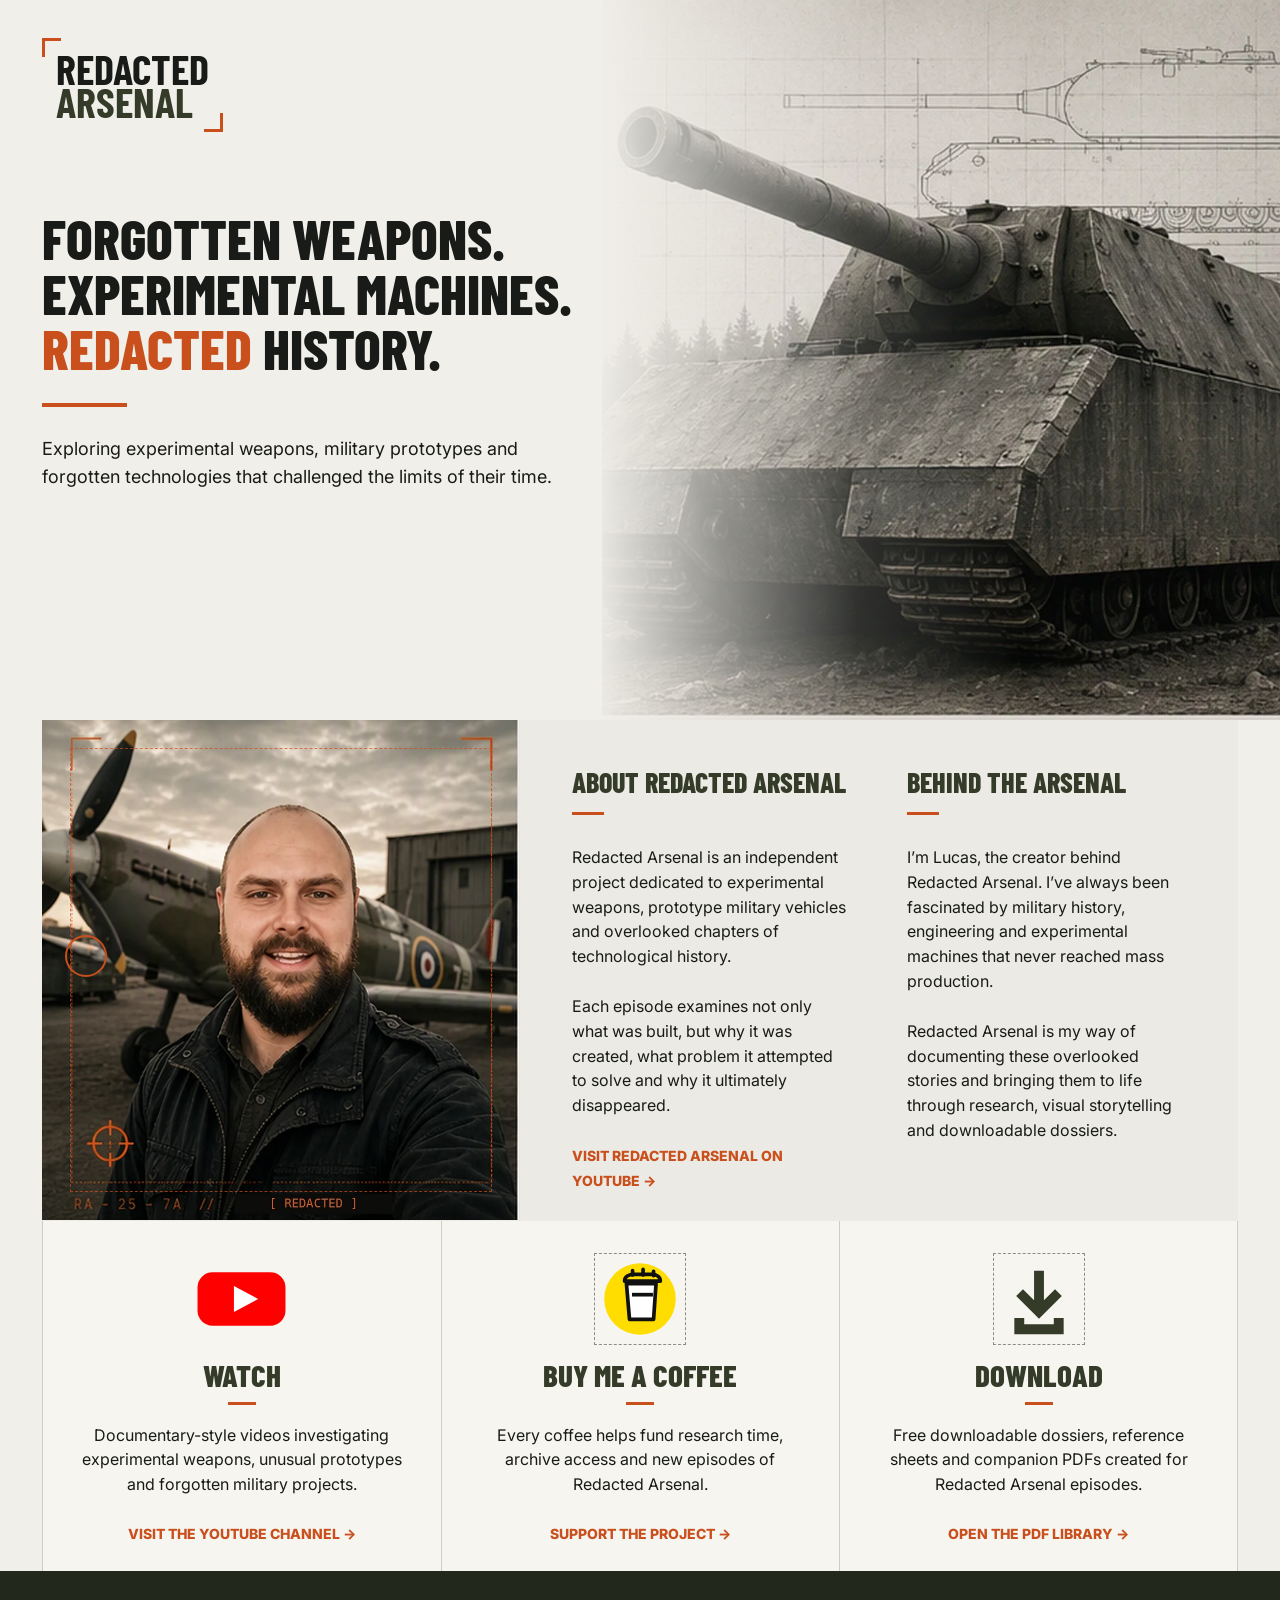
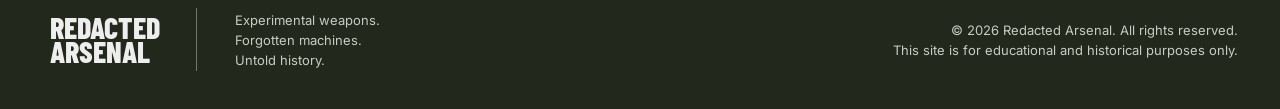
==== commit 7c598f10: "Add files via upload" ====
--- a/index.html
+++ b/index.html
@@ -7,9 +7,8 @@
   <meta name="theme-color" content="#f1efe9">
   <meta property="og:title" content="Redacted Arsenal">
   <meta property="og:description" content="Forgotten weapons. Experimental machines. Redacted history.">
-  <!-- TODO: after deployment, replace YOUR-USERNAME with your real GitHub Pages address in the two lines below -->
-  <meta property="og:url" content="https://YOUR-USERNAME.github.io/redacted-arsenal/">
-  <meta property="og:image" content="https://YOUR-USERNAME.github.io/redacted-arsenal/assets/og-image.jpg">
+  <meta property="og:url" content="https://lukaszsadlowsky-svg.github.io/redacted-arsenal/">
+  <meta property="og:image" content="https://lukaszsadlowsky-svg.github.io/redacted-arsenal/assets/og-image.jpg">
   <meta property="og:image:width" content="1200">
   <meta property="og:image:height" content="630">
   <meta name="twitter:card" content="summary_large_image">
@@ -19,7 +18,6 @@
   <link rel="preconnect" href="https://fonts.gstatic.com" crossorigin>
   <link href="https://fonts.googleapis.com/css2?family=Barlow+Condensed:wght@700;800&family=Inter:wght@400;500;600&display=swap" rel="stylesheet">
   <link rel="stylesheet" href="styles.css">
-  <script src="script.js" defer></script>
 </head>
 <body>
 <header class="hero"><div class="heroArt" aria-hidden="true"></div><div class="wrap heroContent"><a class="logo" href="#"><b>REDACTED</b><b>ARSENAL</b></a><div class="heroText"><h1>Forgotten weapons.<br>Experimental machines.<br><span>Redacted</span> history.</h1><i class="rule" aria-hidden="true"></i><p>Exploring experimental weapons, military prototypes and forgotten technologies that challenged the limits of their time.</p></div></div></header>
@@ -28,8 +26,7 @@
 <section class="cards wrap" aria-label="Redacted Arsenal links">
 <a class="card youtube-card" href="https://www.youtube.com/@RedactedArsenal" target="_blank" rel="noopener noreferrer"><i class="icon youtube-icon"><img src="assets/youtube.svg" alt="YouTube play button" width="92" height="64"></i><h2>Watch</h2><i class="short centre" aria-hidden="true"></i><p>Documentary-style videos investigating experimental weapons, unusual prototypes and forgotten military projects.</p><b>Visit the YouTube channel →</b></a>
 <a class="card" href="https://buymeacoffee.com/Redacted_Arsenal" target="_blank" rel="noopener noreferrer"><i class="icon"><img src="assets/buymeacoffee.svg" alt="" width="74" height="74"></i><h2>Buy me a coffee</h2><i class="short centre" aria-hidden="true"></i><p>Every coffee helps fund research time, archive access and new episodes of Redacted Arsenal.</p><b>Support the project →</b></a>
-<button class="card" id="downloads" type="button"><i class="icon"><img src="assets/download.svg" alt="" width="72" height="72"></i><h2>Download</h2><i class="short centre" aria-hidden="true"></i><p>Free downloadable dossiers, reference sheets and companion PDFs created for Redacted Arsenal episodes.</p><b>PDF library coming soon</b></button>
+<a class="card" href="pdfs.html"><i class="icon"><img src="assets/download.svg" alt="" width="72" height="72"></i><h2>Download</h2><i class="short centre" aria-hidden="true"></i><p>Free downloadable dossiers, reference sheets and companion PDFs created for Redacted Arsenal episodes.</p><b>Open the PDF library →</b></a>
 </section></main>
 <footer><div class="wrap foot"><div class="footBrand"><strong>REDACTED<br>ARSENAL</strong><p>Experimental weapons.<br>Forgotten machines.<br>Untold history.</p></div><p>© 2026 Redacted Arsenal. All rights reserved.<br>This site is for educational and historical purposes only.</p></div></footer>
-<div class="toast" role="status" aria-live="polite">The PDF library link will be added soon.</div>
 </body></html>
--- a/styles.css
+++ b/styles.css
@@ -1,5 +1,5 @@
 
-:root{--paper:#f1efe9;--ink:#181b18;--olive:#343b28;--dark:#22281b;--orange:#c94f1d;--line:#cfcdc5}.wrap{width:min(100% - 84px,1450px);margin:auto}*{box-sizing:border-box}html{scroll-behavior:smooth}body{margin:0;background:var(--paper);color:var(--ink);font:16px/1.55 Inter,Arial,sans-serif}.hero{min-height:720px;position:relative;overflow:hidden;background:var(--paper)}.heroArt{position:absolute;inset:0 0 0 47%;background:url(assets/maus-hero.webp) center/cover no-repeat}.hero:after{content:"";position:absolute;inset:0;pointer-events:none;background:linear-gradient(90deg,var(--paper) 0 40%,rgba(241,239,233,.96) 47%,rgba(241,239,233,.18) 67%,transparent 80%)}.heroContent{position:relative;z-index:2;padding:38px 0 72px}.logo{display:inline-flex;flex-direction:column;text-decoration:none;color:var(--ink);font:800 42px/.78 'Barlow Condensed',sans-serif;padding:14px;position:relative}.logo b:last-child{color:var(--olive)}.logo:before,.logo:after{content:"";position:absolute;width:16px;height:16px}.logo:before{left:0;top:0;border-left:3px solid var(--orange);border-top:3px solid var(--orange)}.logo:after{right:0;bottom:0;border-right:3px solid var(--orange);border-bottom:3px solid var(--orange)}.heroText{margin-top:78px;width:610px}.hero h1{font:800 clamp(55px,4.35vw,76px)/.99 'Barlow Condensed',sans-serif;text-transform:uppercase;margin:0}.hero h1 span{color:var(--orange)}.rule,.short{display:block;width:85px;height:4px;background:var(--orange);margin:28px 0}.heroText p{max-width:540px;font-size:18px}.about{display:grid;grid-template-columns:40% 60%;background:#eceae4}.about figure{height:500px;position:relative;overflow:hidden;margin:0}.about figure:before{content:"";position:absolute;z-index:2;inset:28px;border:1px dashed rgba(201,79,29,.7)}.about img{width:100%;height:100%;object-fit:cover;object-position:center center;filter:none;image-rendering:auto}.target{position:absolute;z-index:3;left:23px;top:43%;width:42px;height:42px;border:2px solid var(--orange);border-radius:50%}.copy{display:grid;grid-template-columns:1fr 1fr;gap:55px;padding:48px 52px 28px}.copy h2,.card h2{font:800 28px/1 'Barlow Condensed',sans-serif;text-transform:uppercase;color:var(--olive);margin:0}.short{width:32px;height:3px;margin:16px 0 30px}.copy p{margin:0 0 25px}.copy a,.card b{color:var(--orange);text-transform:uppercase;text-decoration:none;font-weight:800;font-size:14px}.cards{position:relative;z-index:3;display:grid;grid-template-columns:repeat(3,1fr);background:#f7f5f0}.card{min-height:350px;padding:32px 38px 26px;border:0;border-left:1px solid var(--line);background:transparent;text-align:center;text-decoration:none;color:inherit;display:flex;flex-direction:column;align-items:center;font:inherit;cursor:pointer;transition:background .18s,transform .18s}.card:last-child{border-right:1px solid var(--line)}.card:hover,.card:focus-visible{background:white;transform:translateY(-3px);outline:2px solid var(--orange);outline-offset:-2px}.icon{width:92px;height:92px;border:1px dashed #8b8d86;display:grid;place-items:center;margin-bottom:14px;position:relative}.icon img{display:block;max-width:78px;max-height:74px;width:auto;height:auto;transition:transform .18s ease}.card:hover .icon img{transform:scale(1.04)}.youtube-icon{border:0;width:104px;height:92px}.youtube-icon img{width:92px;height:64px;max-width:none;max-height:none;object-fit:contain}.card h2{font-size:31px}.centre{margin:12px auto 18px;width:28px}.card p{max-width:380px;margin:0 auto 24px}.card b{margin-top:auto}.card:last-child b{color:#555}footer{background:var(--dark);color:#eee;padding:26px 0}.foot{display:flex;justify-content:space-between;align-items:center}.foot>p{font-size:13px;text-align:right;color:#c9cbc4}.footBrand{display:flex;align-items:center;gap:38px}.footBrand strong{font:800 30px/.78 'Barlow Condensed',sans-serif;border-right:1px solid #73776d;padding:8px 36px 8px 8px}.footBrand p{font-size:13px;color:#c9cbc4}.toast{position:fixed;left:50%;bottom:20px;transform:translate(-50%,120px);background:var(--ink);color:#fff;padding:11px 18px;border-left:4px solid var(--orange);transition:.25s;z-index:20}.toast.show{transform:translate(-50%,0)}
+:root{--paper:#f1efe9;--ink:#181b18;--olive:#343b28;--dark:#22281b;--orange:#c94f1d;--line:#cfcdc5}.wrap{width:min(100% - 84px,1450px);margin:auto}*{box-sizing:border-box}html{scroll-behavior:smooth}body{margin:0;background:var(--paper);color:var(--ink);font:16px/1.55 Inter,Arial,sans-serif}.hero{min-height:720px;position:relative;overflow:hidden;background:var(--paper)}.heroArt{position:absolute;inset:0 0 0 47%;background:url(assets/maus-hero.webp) center/cover no-repeat}.hero:after{content:"";position:absolute;inset:0;pointer-events:none;background:linear-gradient(90deg,var(--paper) 0 40%,rgba(241,239,233,.96) 47%,rgba(241,239,233,.18) 67%,transparent 80%)}.heroContent{position:relative;z-index:2;padding:38px 0 72px}.logo{display:inline-flex;flex-direction:column;text-decoration:none;color:var(--ink);font:800 42px/.78 'Barlow Condensed',sans-serif;padding:14px;position:relative}.logo b:last-child{color:var(--olive)}.logo:before,.logo:after{content:"";position:absolute;width:16px;height:16px}.logo:before{left:0;top:0;border-left:3px solid var(--orange);border-top:3px solid var(--orange)}.logo:after{right:0;bottom:0;border-right:3px solid var(--orange);border-bottom:3px solid var(--orange)}.heroText{margin-top:78px;width:610px}.hero h1{font:800 clamp(55px,4.35vw,76px)/.99 'Barlow Condensed',sans-serif;text-transform:uppercase;margin:0}.hero h1 span{color:var(--orange)}.rule,.short{display:block;width:85px;height:4px;background:var(--orange);margin:28px 0}.heroText p{max-width:540px;font-size:18px}.about{display:grid;grid-template-columns:40% 60%;background:#eceae4}.about figure{height:500px;position:relative;overflow:hidden;margin:0}.about figure:before{content:"";position:absolute;z-index:2;inset:28px;border:1px dashed rgba(201,79,29,.7)}.about img{width:100%;height:100%;object-fit:cover;object-position:center center;filter:none;image-rendering:auto}.target{position:absolute;z-index:3;left:23px;top:43%;width:42px;height:42px;border:2px solid var(--orange);border-radius:50%}.copy{display:grid;grid-template-columns:1fr 1fr;gap:55px;padding:48px 52px 28px}.copy h2,.card h2{font:800 28px/1 'Barlow Condensed',sans-serif;text-transform:uppercase;color:var(--olive);margin:0}.short{width:32px;height:3px;margin:16px 0 30px}.copy p{margin:0 0 25px}.copy a,.card b{color:var(--orange);text-transform:uppercase;text-decoration:none;font-weight:800;font-size:14px}.cards{position:relative;z-index:3;display:grid;grid-template-columns:repeat(3,1fr);background:#f7f5f0}.card{min-height:350px;padding:32px 38px 26px;border:0;border-left:1px solid var(--line);background:transparent;text-align:center;text-decoration:none;color:inherit;display:flex;flex-direction:column;align-items:center;font:inherit;cursor:pointer;transition:background .18s,transform .18s}.card:last-child{border-right:1px solid var(--line)}.card:hover,.card:focus-visible{background:white;transform:translateY(-3px);outline:2px solid var(--orange);outline-offset:-2px}.icon{width:92px;height:92px;border:1px dashed #8b8d86;display:grid;place-items:center;margin-bottom:14px;position:relative}.icon img{display:block;max-width:78px;max-height:74px;width:auto;height:auto;transition:transform .18s ease}.card:hover .icon img{transform:scale(1.04)}.youtube-icon{border:0;width:104px;height:92px}.youtube-icon img{width:92px;height:64px;max-width:none;max-height:none;object-fit:contain}.card h2{font-size:31px}.centre{margin:12px auto 18px;width:28px}.card p{max-width:380px;margin:0 auto 24px}.card b{margin-top:auto}footer{background:var(--dark);color:#eee;padding:26px 0}.foot{display:flex;justify-content:space-between;align-items:center}.foot>p{font-size:13px;text-align:right;color:#c9cbc4}.footBrand{display:flex;align-items:center;gap:38px}.footBrand strong{font:800 30px/.78 'Barlow Condensed',sans-serif;border-right:1px solid #73776d;padding:8px 36px 8px 8px}.footBrand p{font-size:13px;color:#c9cbc4}.toast{position:fixed;left:50%;bottom:20px;transform:translate(-50%,120px);background:var(--ink);color:#fff;padding:11px 18px;border-left:4px solid var(--orange);transition:.25s;z-index:20}.toast.show{transform:translate(-50%,0)}
 @media(max-width:900px){.wrap{width:min(100% - 34px,1450px)}.hero{min-height:780px}.heroArt{inset:30% -15% 0 15%}.hero:after{background:linear-gradient(180deg,var(--paper) 0 50%,rgba(241,239,233,.7) 72%,transparent)}.heroText{width:auto;margin-top:60px}.hero h1{font-size:clamp(48px,10vw,70px)}.about{grid-template-columns:1fr}.about figure{height:520px}.copy{padding:42px 30px}.cards{grid-template-columns:1fr}.card{border:0!important;border-bottom:1px solid var(--line)}.foot{align-items:flex-start;flex-direction:column}.foot>p{text-align:left}}
 @media(max-width:600px){.wrap{width:100%}.heroContent{padding:25px 20px 70px}.hero h1{font-size:50px}.heroText p{max-width:88%;font-size:16px}.about figure{height:470px}.copy{grid-template-columns:1fr;padding:38px 24px}.cards{width:100%}.foot{padding:0 22px}.footBrand{gap:18px}.footBrand strong{padding-right:18px}}
 @media(prefers-reduced-motion:reduce){*{scroll-behavior:auto!important;transition:none!important}}
